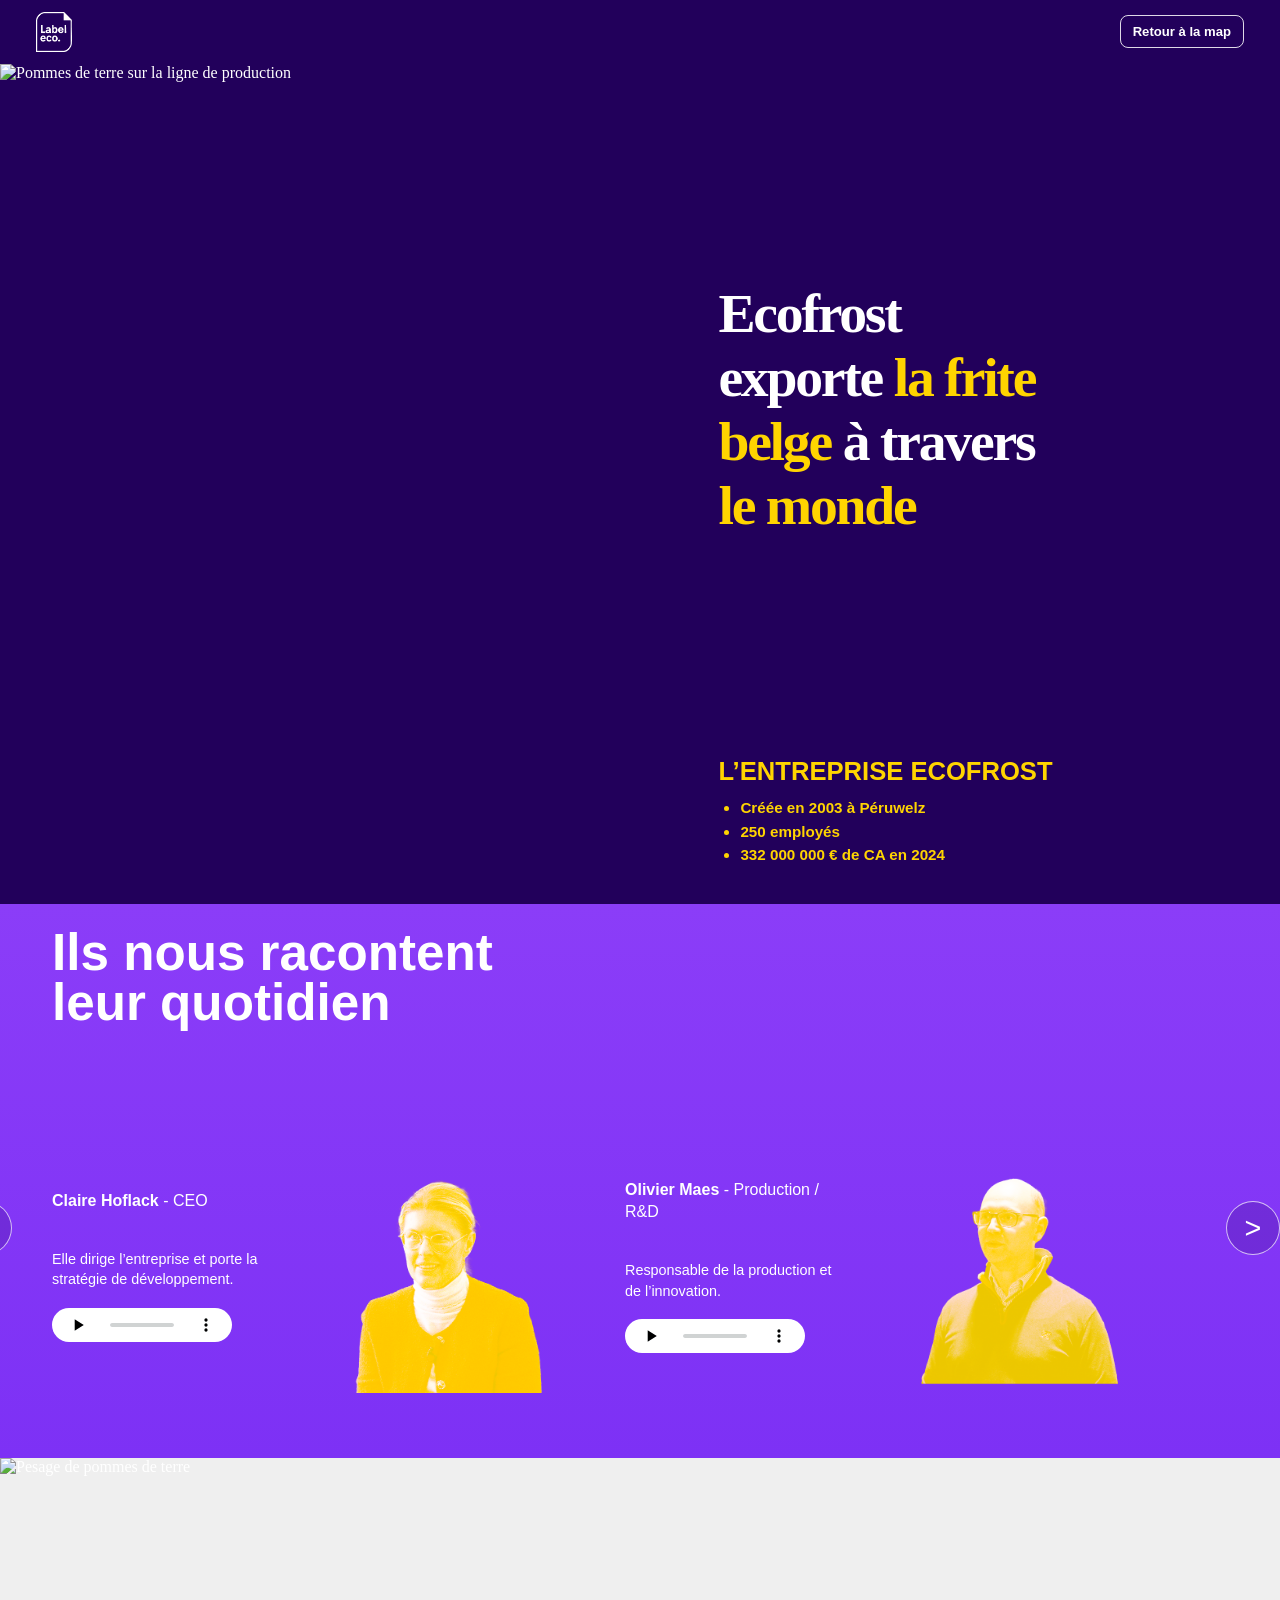
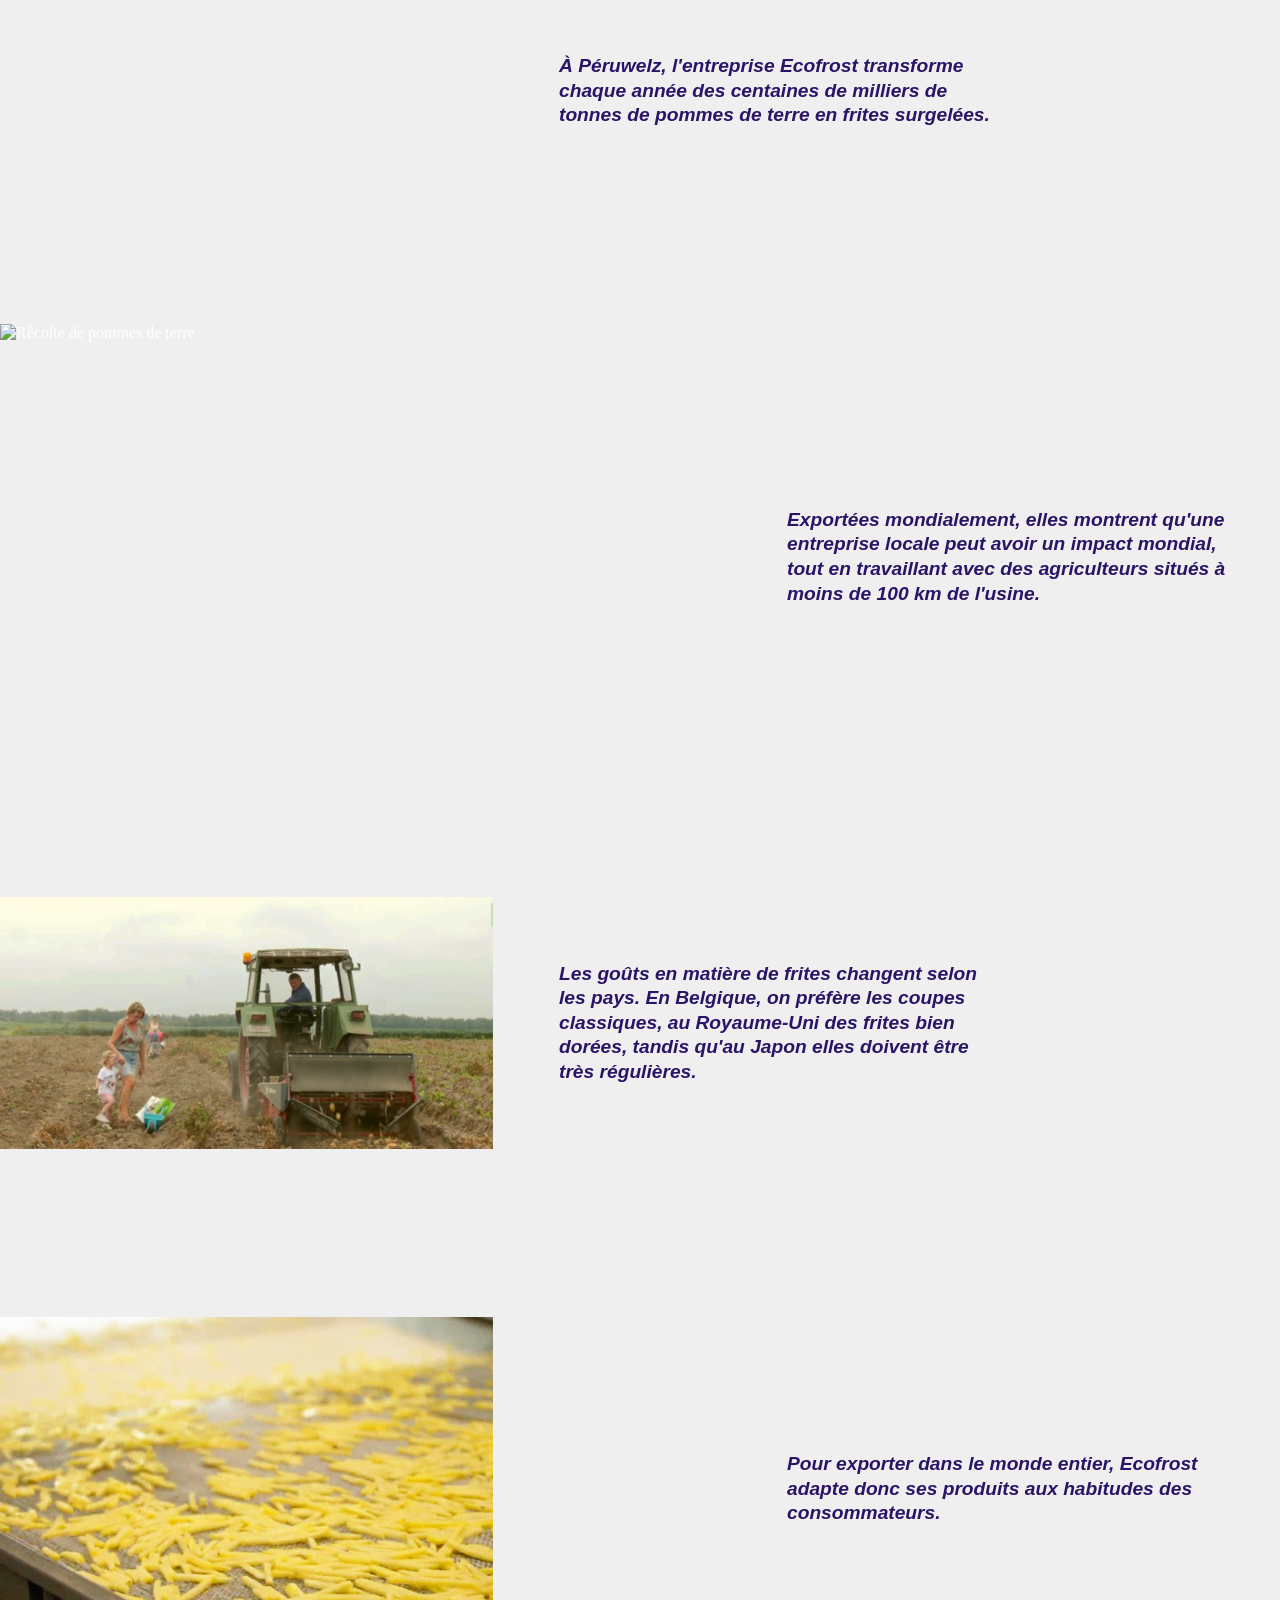
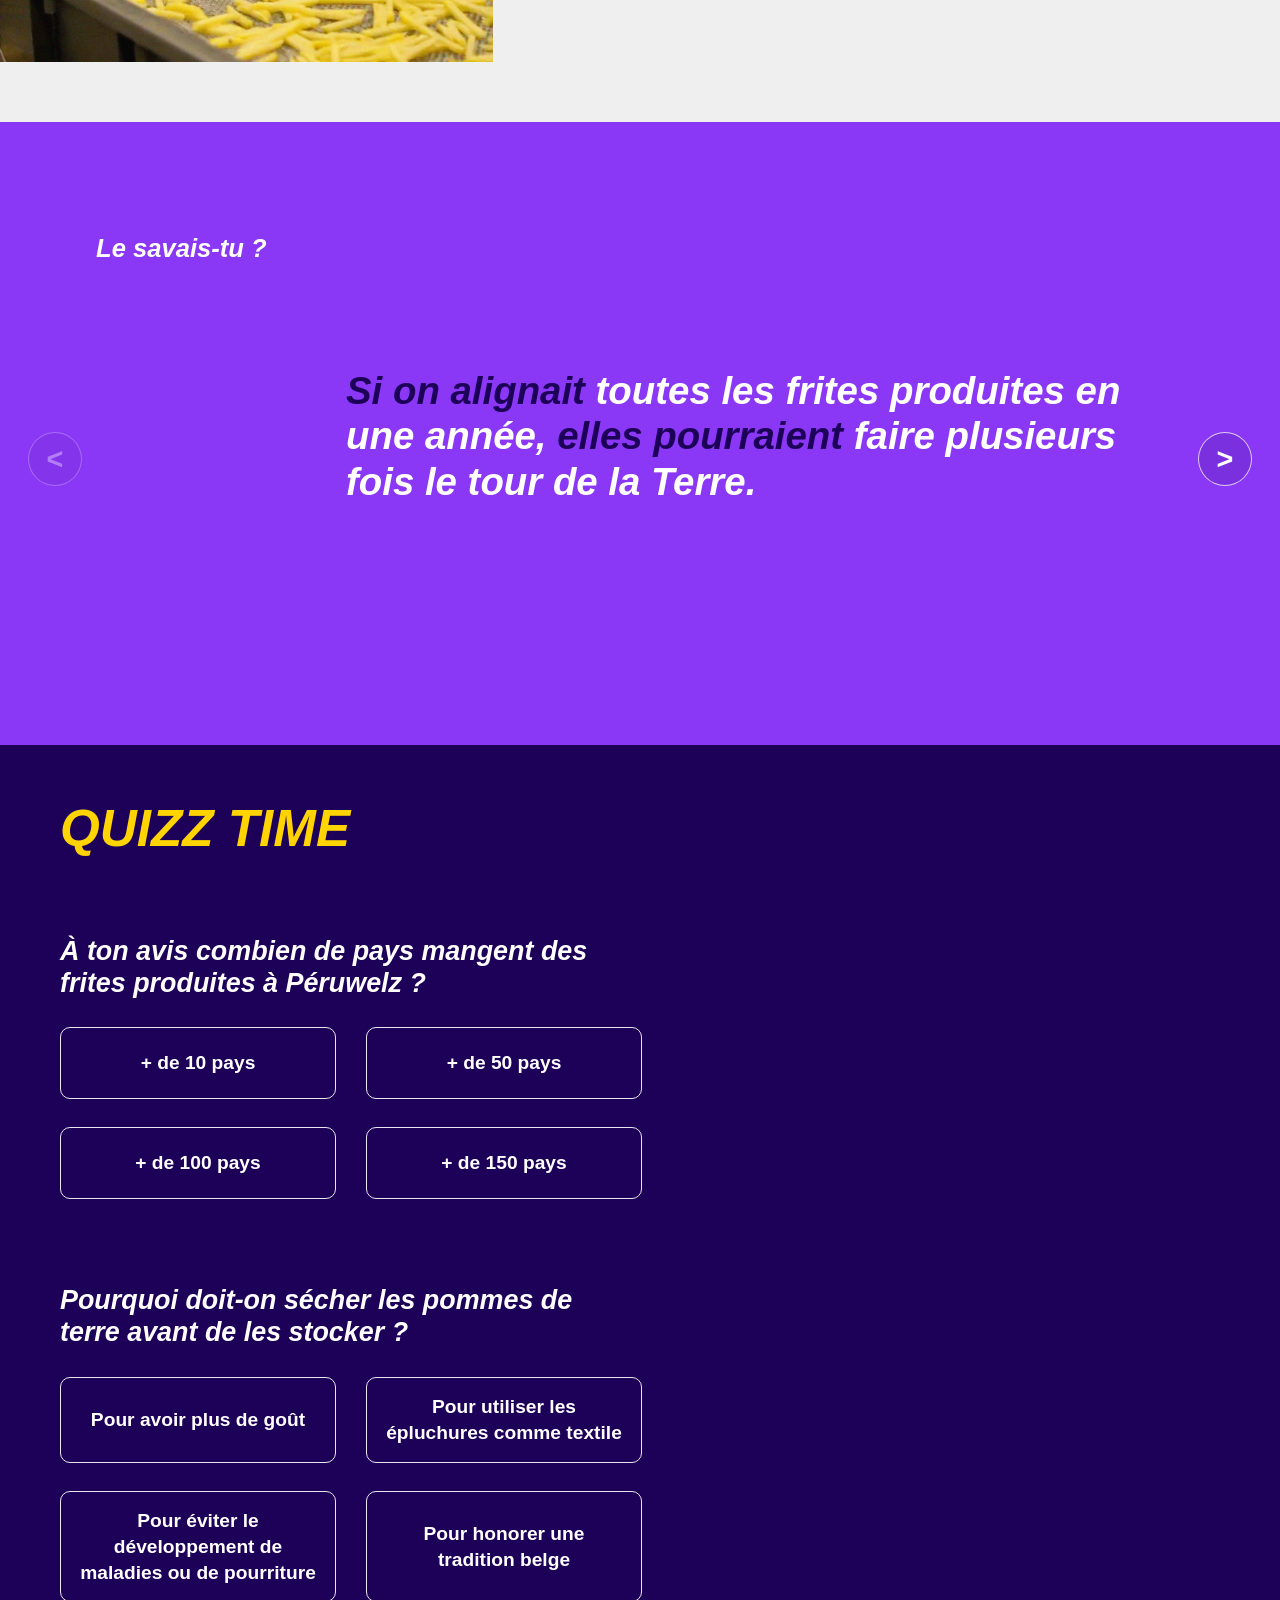
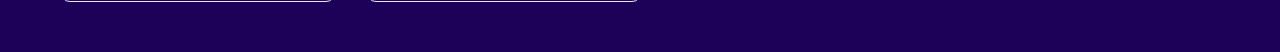
==== notele/public/company.html @ aff039a5 "nouvelle page entreprise" ====
<!DOCTYPE html>
<html lang="fr">
<head>
  <meta charset="utf-8">
  <meta name="viewport" content="width=device-width, initial-scale=1">
  <title>Ecofrost | Company</title>
  <link rel="stylesheet" href="css/company.css">
  <script src="js/company.js" defer></script>
</head>
<body>
  <header class="company-header" id="companyHeader">
    <a class="company-logo" href="index.html" aria-label="Retour à la map">
      <img src="img/labeleco-blanc.png" alt="Logo Label Eco">
    </a>
    <a class="company-back" href="index.html">Retour à la map</a>
  </header>

  <main class="company-page">
    <section class="company-layout">
      <div class="company-photo company-photo--left" data-reveal>
        <img src="img/pomme-terre.png" alt="Pommes de terre sur la ligne de production">
      </div>

      <div class="company-intro" data-reveal>
        <div class="company-headline">
          <h1>
            Ecofrost<br>
            exporte <span>la frite<br>belge</span> à travers<br>
            <span>le monde</span>
          </h1>
        </div>

        <div class="company-info">
          <h2>L’entreprise Ecofrost</h2>
          <ul>
            <li>Créée en 2003 à Péruwelz</li>
            <li>250 employés</li>
            <li>332 000 000 € de CA en 2024</li>
          </ul>
        </div>
      </div>
    </section>

    <section class="company-interviews" aria-labelledby="interviewsTitle">
      <div class="company-interviews__inner">
        <div class="company-interviews__header" data-reveal>
          <h2 id="interviewsTitle">Ils nous racontent<br>leur quotidien</h2>
        </div>

        <div class="company-interviews__carousel" data-carousel>
          <button class="company-interviews__arrow company-interviews__arrow--left" type="button" data-carousel-nav="prev" aria-label="Interview précédente">&lt;</button>

          <div class="company-interviews__viewport">
            <div class="company-interviews__track" data-carousel-track>
              <article class="company-interview-slide is-active" data-carousel-slide>
                <div class="company-interview">
                  <div class="company-interview__copy">
                    <p class="company-interview__name"><strong>Claire Hoflack</strong> - CEO</p>
                    <p class="company-interview__text"><br>Elle dirige l’entreprise et porte la stratégie de développement.</p>
                    <audio controls preload="none" class="company-interview__audio">
                      <source src="data/claire-hoflack.m4a.mp4" type="audio/mp4">
                    </audio>
                  </div>
                  <div class="company-interview__visual">
                    <img src="img/interview-1.png" alt="Claire Hoflack">
                  </div>
                </div>

                <div class="company-interview">
                  <div class="company-interview__copy">
                    <p class="company-interview__name"><strong>Olivier Maes</strong> - Production / R&amp;D</p>
                    <p class="company-interview__text"><br>Responsable de la production et de l’innovation.</p>
                    <audio controls preload="none" class="company-interview__audio">
                      <source src="data/olivier-maes.m4a.mp4" type="audio/mp4">
                    </audio>
                  </div>
                  <div class="company-interview__visual">
                    <img src="img/Interview-2.png" alt="Olivier Maes">
                  </div>
                </div>
              </article>

              <article class="company-interview-slide" data-carousel-slide>
                <div class="company-interview">
                  <div class="company-interview__copy">
                    <p class="company-interview__name"><strong>Antoine Van Wynsberghe</strong> - Agriculteur</p>
                    <p class="company-interview__text"><br>Il raconte le lien entre les cultures, la ferme et les besoins d’Ecofrost.</p>
                    <audio controls preload="none" class="company-interview__audio">
                      <source src="data/antoine-van.m4a.mp4" type="audio/mp4">
                    </audio>
                  </div>
                  <div class="company-interview__visual">
                    <img src="img/interview-3.png" alt="Antoine Van Wynsberghe">
                  </div>
                </div>

                <div class="company-interview">
                  <div class="company-interview__copy">
                    <p class="company-interview__name"><strong>Pauline Jean</strong> - Stockage</p>
                    <p class="company-interview__text"><br>Elle gère l’approvisionnement et le stockage des pommes de terre.</p>
                    <audio controls preload="none" class="company-interview__audio">
                      <source src="data/claire-hoflack.m4a.mp4" type="audio/mp4">
                    </audio>
                  </div>
                  <div class="company-interview__visual">
                    <img src="img/interview-5.png" alt="Pauline Jean">
                  </div>
                </div>
              </article>
            </div>
          </div>

          <button class="company-interviews__arrow company-interviews__arrow--right" type="button" data-carousel-nav="next" aria-label="Interview suivante">&gt;</button>
        </div>
      </div>
    </section>

    <section class="company-potato-story__text company-potato-story__text--standalone" data-reveal>
      <div class="company-potato-story__hero">
        <img src="img/pesage-pomme-de-terre.png" alt="Pesage de pommes de terre">
      </div>
      <p>
        À Péruwelz, l'entreprise Ecofrost transforme chaque année des centaines de milliers de tonnes de pommes de terre en frites surgelées.
      </p>
    </section>

    <section class="company-potato-story__text company-potato-story__text--standalone company-potato-story__text--reversed" data-reveal>
      <div class="company-potato-story__hero">
        <img src="img/recolte.png" alt="Récolte de pommes de terre">
      </div>
      <p>
        Exportées mondialement, elles montrent qu'une entreprise locale peut avoir un impact mondial, tout en travaillant avec des agriculteurs situés à moins de 100 km de l'usine.
      </p>
    </section>

    <section class="company-potato-story__text company-potato-story__text--standalone" data-reveal>
      <div class="company-potato-story__hero">
        <img src="img/mere-fille.png" alt="Mère et fille dans un champ">
      </div>
      <p>
        Les goûts en matière de frites changent selon les pays. En Belgique, on préfère les coupes classiques, au Royaume-Uni des frites bien dorées, tandis qu'au Japon elles doivent être très régulières.
      </p>
    </section>

    <section class="company-potato-story__text company-potato-story__text--standalone company-potato-story__text--reversed" data-reveal>
      <div class="company-potato-story__hero">
        <img src="img/frites.png" alt="Frites surgelées">
      </div>
      <p>
        Pour exporter dans le monde entier, Ecofrost adapte donc ses produits aux habitudes des consommateurs.
      </p>
    </section>

    <section class="company-didyouknow" aria-labelledby="companyDidYouKnowTitle" data-reveal>
      <div class="company-didyouknow__inner">
        <div class="company-didyouknow__nav">
          <button class="company-didyouknow__arrow company-didyouknow__arrow--prev is-hidden" type="button" data-didyouknow-nav="prev" aria-label="Revenir à l'information précédente">&lt;</button>
          <button class="company-didyouknow__arrow company-didyouknow__arrow--next" type="button" data-didyouknow-nav="next" aria-label="Voir l'information suivante">&gt;</button>
        </div>

        <div class="company-didyouknow__viewport" data-didyouknow-viewport>
          <div class="company-didyouknow__track" data-didyouknow-track>
            <article class="company-didyouknow__slide is-active" data-didyouknow-slide>
              <h2 class="company-didyouknow__title" id="companyDidYouKnowTitle">Le savais-tu ?</h2>
              <p class="company-didyouknow__text">
                <span>Si on alignait</span> toutes les frites produites en une année,
                <span>elles pourraient</span> faire plusieurs fois le tour de la Terre.
              </p>
            </article>

            <article class="company-didyouknow__slide" data-didyouknow-slide aria-label="Deuxième information">
              <h2 class="company-didyouknow__title">Envie d’une activité ?</h2>
              <p class="company-didyouknow__text">
                <span>De plus en plus de</span> consommateurs
                <span>veulent savoir</span> d’où viennent les produits
                <span>et rencontrer directement les producteurs.</span> Certains vont chercher leurs pommes de terre directement dans les champs ou à la ferme,
                <span>montrant l’intérêt croissant pour les circuits courts.</span>
              </p>
            </article>

            <article class="company-didyouknow__slide" data-didyouknow-slide aria-label="Troisième information">
              <h2 class="company-didyouknow__title">Le savais-tu ?</h2>
              <p class="company-didyouknow__text">
                Dans la transformation, <span>seulement 50 %</span> de la pomme de terre devient une frite.
                <span>Le reste est utilisé</span> pour fabriquer : purée, croquettes, noisettes, flocons ou alimentation animale.
              </p>
            </article>
          </div>
        </div>
      </div>
    </section>

    <section class="company-quiz" aria-labelledby="companyQuizTitle" data-reveal>
      <div class="company-quiz__inner">
        <h2 class="company-quiz__title" id="companyQuizTitle">QUIZZ TIME</h2>

        <div class="company-quiz__group" data-quiz-question="countries">
          <div class="company-quiz__layout">
            <div class="company-quiz__main">
              <p class="company-quiz__question">
                À ton avis combien de pays mangent des frites produites à Péruwelz ?
              </p>
              <div class="company-quiz__answers company-quiz__answers--compact">
                <button class="company-quiz__answer" type="button" data-quiz-answer data-correct="false">+ de 10 pays</button>
                <button class="company-quiz__answer" type="button" data-quiz-answer data-correct="false">+ de 50 pays</button>
                <button class="company-quiz__answer" type="button" data-quiz-answer data-correct="false">+ de 100 pays</button>
                <button class="company-quiz__answer" type="button" data-quiz-answer data-correct="true">+ de 150 pays</button>
              </div>
            </div>

            <aside class="company-quiz__feedback" data-quiz-feedback hidden>
              <p class="company-quiz__feedback-status" data-quiz-feedback-status>BIEN JOUÉ</p>
              <p class="company-quiz__feedback-text" data-quiz-feedback-text></p>
            </aside>
          </div>
        </div>

        <div class="company-quiz__group" data-quiz-question="storage">
          <div class="company-quiz__layout">
            <div class="company-quiz__main">
              <p class="company-quiz__question">
                Pourquoi doit-on sécher les pommes de terre avant de les stocker ?
              </p>
              <div class="company-quiz__answers company-quiz__answers--wide">
                <button class="company-quiz__answer" type="button" data-quiz-answer data-correct="false">Pour avoir plus de goût</button>
                <button class="company-quiz__answer" type="button" data-quiz-answer data-correct="false">Pour utiliser les épluchures comme textile</button>
                <button class="company-quiz__answer" type="button" data-quiz-answer data-correct="true">Pour éviter le développement de maladies ou de pourriture</button>
                <button class="company-quiz__answer" type="button" data-quiz-answer data-correct="false">Pour honorer une tradition belge</button>
              </div>
            </div>

            <aside class="company-quiz__feedback" data-quiz-feedback hidden>
              <p class="company-quiz__feedback-status" data-quiz-feedback-status>BIEN JOUE</p>
              <p class="company-quiz__feedback-text" data-quiz-feedback-text></p>
            </aside>
          </div>
        </div>
      </div>
    </section>
  </main>
</body>
</html>
---- notele/public/css/company.css ----
:root {
  --company-purple: #22005b;
  --company-purple-deep: #1a0046;
  --company-yellow: #FFD400;
  --company-white: #ffffff;
}

* {
  box-sizing: border-box;
  margin: 0;
  padding: 0;
}

html,
body {
  min-height: 100%;
}

body {
  font-family: Georgia, "Times New Roman", serif;
  background: var(--company-purple);
  color: var(--company-white);
  overflow-x: hidden;
}

img {
  display: block;
  width: 100%;
}

a {
  color: inherit;
  text-decoration: none;
}

.company-header {
  position: sticky;
  top: 0;
  z-index: 10;
  display: flex;
  align-items: center;
  justify-content: space-between;
  padding: 12px 36px;
  background: var(--company-purple);
  transition: box-shadow 0.2s ease;
}

.company-header.is-scrolled {
  box-shadow: 0 10px 24px rgba(0, 0, 0, 0.22);
}

.company-logo {
  display: inline-flex;
  align-items: center;
}

.company-logo img {
  width: 36px;
  height: auto;
}

.company-back {
  padding: 8px 12px;
  border: 1px solid rgba(255, 255, 255, 0.85);
  border-radius: 8px;
  font-family: Arial, sans-serif;
  font-size: 0.82rem;
  font-weight: 700;
}

.company-page {
  min-height: calc(100vh - 60px);
  width: 100%;
  overflow-x: clip;
}

.company-layout {
  display: grid;
  grid-template-columns: 1.06fr 0.94fr;
  grid-template-rows: 1fr;
  min-height: calc(100vh - 60px);
  width: 100%;
}

.company-photo img {
  height: 100%;
  object-fit: cover;
}

.company-photo--left {
  min-height: 0;
}

.company-intro {
  display: grid;
  grid-template-rows: 1fr auto;
  min-height: 100%;
  background: var(--company-purple);
}

.company-headline {
  display: flex;
  align-items: center;
  padding: 24px 40px 12px;
  background: var(--company-purple);
}

.company-headline h1 {
  font-size: clamp(2.3rem, 4.35vw, 4.3rem);
  line-height: 1.15;
  font-weight: 900;
  letter-spacing: -0.04em;
}

.company-headline span,
.company-info h2,
.company-info li {
  color: var(--company-yellow);
}

.company-info {
  display: flex;
  flex-direction: column;
  justify-content: flex-end;
  gap: 14px;
  padding: 16px 40px 34px;
  background: var(--company-purple);
}

.company-info h2 {
  font-family: Arial, sans-serif;
  font-size: clamp(1.2rem, 2vw, 1.8rem);
  line-height: 1.05;
  font-weight: 900;
  text-transform: uppercase;
}

.company-info ul {
  padding-left: 22px;
}

.company-info li {
  margin-bottom: 6px;
  font-family: Arial, sans-serif;
  font-size: clamp(0.95rem, 1.18vw, 1.24rem);
  font-weight: 800;
  line-height: 1.15;
}

.company-interviews {
  padding: 24px 0 30px;
  background: linear-gradient(180deg, #8b3df8 0%, #7d31f5 100%);
  overflow-x: clip;
}

.company-interviews__inner {
  width: min(100%, 1280px);
  margin: 0 auto;
}

.company-interviews__header {
  padding: 0 52px 0;
}

.company-interviews__header h2 {
  font-family: Arial, sans-serif;
  font-size: clamp(2rem, 4vw, 3.35rem);
  line-height: 0.98;
  font-weight: 900;
  color: var(--company-white);
}

.company-interviews__carousel {
  position: relative;
}

.company-interviews__viewport {
  overflow: hidden;
}

.company-interviews__track {
  display: flex;
  transition: transform 0.4s ease;
  will-change: transform;
}

.company-interview-slide {
  flex: 0 0 100%;
  display: grid;
  grid-template-columns: repeat(2, minmax(0, 1fr));
  gap: 28px;
  align-items: end;
  min-height: 400px;
  padding: 0 110px 0 52px;
}

.company-interview {
  display: grid;
  grid-template-columns: minmax(170px, 240px) minmax(170px, 1fr);
  align-items: center;
  min-height: 320px;
  gap: 10px;
}

.company-interview__copy {
  max-width: 210px;
}

.company-interview__name {
  margin-bottom: 16px;
  font-family: Arial, sans-serif;
  font-size: 1rem;
  line-height: 1.4;
  color: var(--company-white);
}

.company-interview__name strong {
  font-weight: 900;
}

.company-interview__text {
  margin-bottom: 18px;
  font-family: Arial, sans-serif;
  font-size: 0.9rem;
  line-height: 1.42;
  color: var(--company-white);
}

.company-interview__audio {
  width: min(100%, 180px);
  height: 34px;
  filter: brightness(1.08);
}

.company-interview__visual {
  display: flex;
  justify-content: center;
  align-items: end;
  min-height: 250px;
}

.company-interview__visual img {
  width: auto;
  max-width: min(100%, 210px);
  max-height: 250px;
  object-fit: contain;
  mix-blend-mode: screen;
}

.company-interviews__arrow {
  position: absolute;
  top: 50%;
  z-index: 2;
  width: 54px;
  height: 54px;
  border: 1px solid rgba(255, 255, 255, 0.7);
  border-radius: 999px;
  background: rgba(34, 0, 91, 0.18);
  color: var(--company-white);
  font-size: 1.8rem;
  line-height: 1;
  cursor: pointer;
  transform: translateY(-50%);
}

.company-interviews__arrow--left {
  left: -42px;
}

.company-interviews__arrow--right {
  right: 0;
}

.company-text-band__inner {
  width: min(100%, 980px);
  text-align: center;
}

.company-text-band__inner p {
  font-family: Arial, sans-serif;
  font-size: clamp(1.25rem, 2vw, 2rem);
  line-height: 1.16;
  font-style: italic;
  font-weight: 900;
  color: #151515;
}
.company-potato-story {
  width: 100%;
  background: #efefef;
}

.company-potato-story__intro {
  display: grid;
  grid-template-columns: 666px 1fr;
  align-items: stretch;
  min-height: 438px;
  width: 100%;
}

.company-potato-story__text {
  display: flex;
  align-items: center;
  justify-content: center;
  width: 666px;
  min-width: 666px;
  min-height: 241px;
  padding: 0;
  text-align: left;
  background: #efefef;
}

.company-potato-story__text p {
  width: 474px;
  min-width: 474px;
  min-height: 241px;
  margin: 0;
  display: flex;
  align-items: center;
  font-family: Arial, sans-serif;
  font-size: clamp(1.1rem, 1.7vw, 1.85rem);
  line-height: 1.3;
  font-style: italic;
  font-weight: 900;
  color: #2a1467;
}

.company-potato-story__text p + p {
  margin-top: 22px;
}

.company-potato-story__hero {
  min-height: 100%;
  width: 100%;
  justify-self: end;
}

.company-potato-story__hero img {
  width: 846px;
  max-width: 100%;
  height: 100%;
  object-fit: cover;
  margin-left: auto;
  display: block;
}

@media (max-width: 900px) {
  .company-potato-story__intro {
    grid-template-columns: 1fr;
    min-height: 0;
  }

  .company-potato-story__text {
    width: 100%;
    min-width: 0;
    padding: 20px 18px 24px;
    min-height: 0;
  }

  .company-potato-story__text p {
    width: auto;
    min-width: 0;
    min-height: 0;
    font-size: clamp(1.15rem, 5vw, 1.7rem);
  }

  .company-potato-story__hero {
    min-height: 220px;
  }
}

.company-text-band__inner p + p {
  margin-top: 18px;
}

.company-photo-grid__item {
  min-height: 0;
  height: 100%;
}

.company-photo-grid__item--wide {
  grid-column: 1;
  grid-row: 1;
}

.company-photo-grid__item--top-right {
  grid-column: 2;
  grid-row: 1;
}

.company-photo-grid__item--bottom-left {
  grid-column: 1;
  grid-row: 2;
}

.company-photo-grid__item--bottom-right {
  grid-column: 2;
  grid-row: 2;
}

.company-photo-grid__item img {
  width: 100%;
  height: 100%;
  object-fit: cover;
}

.company-potato-story__text--standalone {
  display: grid;
  grid-template-columns: 493px 1fr;
  align-items: stretch;
  justify-content: start;
  column-gap: 28px;
  width: 100%;
  min-height: 466px;
  margin: 0;
  padding: 0;
  background: #efefef;
}

.company-potato-story__text--standalone .company-potato-story__hero {
  width: 493px;
  min-width: 493px;
  min-height: 466px;
  justify-self: start;
}

.company-potato-story__text--standalone .company-potato-story__hero img {
  width: 493px;
  max-width: none;
  height: 466px;
  margin: 0;
  object-fit: contain;
  background: #efefef;
}

.company-potato-story__text--standalone p {
  width: 439px;
  min-width: 439px;
  min-height: 240px;
  margin: auto 0 auto 38px;
  display: flex;
  align-items: center;
  font-size: clamp(1.05rem, 1.5vw, 1.55rem);
  line-height: 1.28;
  color: #2a1467;
}

.company-facts {
  position: relative;
  min-height: 56vh;
  background: linear-gradient(135deg, #8c43fb 0%, #9d54ff 52%, #8a3df7 100%);
  overflow: hidden;
}

.company-facts__viewport {
  min-height: 56vh;
  overflow: hidden;
}

.company-facts__track {
  display: flex;
  min-height: 56vh;
  transition: transform 0.4s ease;
  will-change: transform;
}

.company-fact-slide {
  flex: 0 0 100%;
  display: flex;
  flex-direction: column;
  justify-content: center;
  padding: 34px 110px 34px 68px;
}

.company-fact-slide__eyebrow {
  margin-bottom: 52px;
  font-family: Arial, sans-serif;
  font-size: clamp(0.95rem, 1.2vw, 1.2rem);
  font-weight: 900;
  color: var(--company-white);
}

.company-fact-slide__text {
  max-width: 640px;
  font-family: Arial, sans-serif;
  font-size: clamp(1.7rem, 3vw, 2.6rem);
  line-height: 1.18;
  font-style: italic;
  font-weight: 900;
  color: #111;
}

.company-fact-slide__text span {
  color: var(--company-white);
}

.company-fact-slide--activity {
  background: #d9d9d9;
}

.company-fact-slide--activity .company-fact-slide__eyebrow {
  color: #22005b;
  font-size: clamp(1.6rem, 3vw, 2.5rem);
  margin-bottom: 18px;
  font-style: italic;
}

.company-fact-slide--activity .company-fact-slide__text {
  width: 698px;
  min-width: 698px;
  min-height: 442px;
  max-width: 698px;
  display: flex;
  align-items: center;
  color: #22005b;
  font-size: clamp(2rem, 3.9vw, 3.6rem);
  line-height: 1.22;
}

.company-fact-slide--activity .company-fact-slide__text strong {
  color: var(--company-white);
  font-weight: 900;
}

.company-fact-slide--activity .company-fact-slide__text span {
  color: #22005b;
}

.company-facts__arrow {
  position: absolute;
  top: 50%;
  z-index: 2;
  border: none;
  background: transparent;
  color: var(--company-white);
  font-family: Arial, sans-serif;
  font-size: 3.5rem;
  font-weight: 900;
  line-height: 1;
  cursor: pointer;
  transform: translateY(-50%);
}

.company-facts__arrow--left {
  left: 28px;
}

.company-facts__arrow--right {
  right: 46px;
}

.company-facts__arrow.is-hidden {
  opacity: 0;
  pointer-events: none;
}

[data-reveal] {
  opacity: 0;
  transform: translateY(24px);
  transition: opacity 0.7s ease, transform 0.7s ease;
}

[data-reveal].is-visible {
  opacity: 1;
  transform: translateY(0);
}

@media (min-width: 901px) and (max-height: 820px) {
  .company-header {
    padding: 10px 28px;
  }

  .company-logo img {
    width: 32px;
  }

  .company-back {
    padding: 7px 10px;
    font-size: 0.76rem;
  }

  .company-page {
    min-height: calc(100vh - 52px);
  }

  .company-layout {
    min-height: calc(100vh - 52px);
    grid-template-columns: 1.02fr 0.98fr;
    grid-template-rows: 1fr;
  }

  .company-headline {
    padding: 18px 26px 10px;
  }

  .company-headline h1 {
    font-size: clamp(2rem, 3.6vw, 3.35rem);
  }

  .company-info {
    gap: 10px;
    padding: 10px 26px 22px;
  }

  .company-info h2 {
    font-size: clamp(1.05rem, 1.55vw, 1.45rem);
  }

  .company-info li {
    margin-bottom: 5px;
    font-size: clamp(0.8rem, 0.95vw, 1rem);
  }
}

@media (max-width: 900px) {
  .company-header {
    padding: 14px 18px;
  }

  .company-layout {
    grid-template-columns: 1fr;
    grid-template-rows: auto;
  }

  .company-photo--left {
    min-height: 250px;
  }

  .company-intro {
    grid-template-rows: auto auto;
  }

  .company-headline h1 {
    font-size: clamp(2.5rem, 11vw, 4.3rem);
  }

  .company-headline {
    padding: 24px 18px 12px;
  }

  .company-info {
    padding: 12px 18px 24px;
  }

  .company-info ul {
    padding-left: 22px;
  }

  .company-interviews {
    padding: 24px 0 28px;
  }

  .company-interviews__header {
    padding: 0 18px 4px;
  }

  .company-interview {
    grid-template-columns: 1fr;
    gap: 16px;
    min-height: 0;
  }

  .company-interview-slide {
    grid-template-columns: 1fr;
    gap: 18px;
    min-height: 0;
    padding: 0 54px 0 18px;
  }

  .company-interview__copy {
    max-width: none;
  }

  .company-interview__visual {
    min-height: 260px;
    justify-content: center;
  }

  .company-interview__visual img {
    max-width: 100%;
    max-height: 300px;
  }

  .company-interviews__arrow {
    width: 42px;
    height: 42px;
    font-size: 1.4rem;
  }

  .company-interviews__arrow--left {
    left: -10px;
  }

  .company-interviews__arrow--right {
    right: 4px;
  }

  .company-text-band {
    min-height: 0;
    padding: 20px 18px 22px;
  }

  .company-text-band__inner p {
    font-size: clamp(1.1rem, 5vw, 1.55rem);
  }

  .company-text-band__inner p + p {
    margin-top: 18px;
  }

  .company-facts,
  .company-facts__viewport,
  .company-facts__track {
    min-height: 44vh;
  }

  .company-fact-slide {
    padding: 26px 54px 26px 24px;
  }

  .company-fact-slide__eyebrow {
    margin-bottom: 28px;
  }

  .company-fact-slide__text {
    max-width: 100%;
    font-size: clamp(1.2rem, 6vw, 1.8rem);
  }

  .company-fact-slide--activity .company-fact-slide__eyebrow {
    font-size: clamp(1.3rem, 5.5vw, 1.9rem);
  }

  .company-fact-slide--activity .company-fact-slide__text {
    width: auto;
    min-width: 0;
    min-height: 0;
    font-size: clamp(1.35rem, 6.2vw, 2rem);
  }

  .company-facts__arrow {
    font-size: 2.5rem;
  }

  .company-facts__arrow--left {
    left: 10px;
  }

  .company-facts__arrow--right {
    right: 14px;
  }

  .company-potato-story__text--standalone {
    grid-template-columns: 1fr;
    row-gap: 16px;
    min-height: 0;
  }

  .company-potato-story__text--standalone .company-potato-story__hero {
    width: 100%;
    min-width: 0;
    min-height: 220px;
  }

  .company-potato-story__text--standalone .company-potato-story__hero img {
    width: 100%;
    height: 220px;
    max-width: 100%;
  }

  .company-potato-story__text--standalone p {
    width: auto;
    min-width: 0;
    min-height: 0;
    margin: 20px 18px 24px;
    font-size: clamp(1.15rem, 5vw, 1.7rem);
  }
}
/* Texte à droite, image à gauche */
.company-potato-story__text--reversed {
  grid-template-columns: 1fr 493px;
}

.company-potato-story__text--reversed .company-potato-story__hero {
  order: -1; /* image en premier dans le DOM mais visuellement à gauche */
}

.company-potato-story__text--reversed p {
  margin: auto 38px auto 0;
}

.company-didyouknow {
  display: flex;
  justify-content: center;
  width: 100%;
  min-height: 620px;
  background: #8A38F5;
}

.company-didyouknow__inner {
  position: relative;
  width: min(100%, 1512px);
  min-height: 620px;
  padding: 56px 96px;
}

.company-didyouknow__nav {
  position: absolute;
  top: 50%;
  left: 0;
  right: 0;
  z-index: 2;
  display: block;
  transform: translateY(-50%);
}

.company-didyouknow__arrow {
  position: absolute;
  width: 54px;
  height: 54px;
  border: 1px solid rgba(255, 255, 255, 0.75);
  border-radius: 999px;
  background: rgba(29, 0, 88, 0.14);
  color: #ffffff;
  font-family: Arial, sans-serif;
  font-size: 1.8rem;
  font-weight: 900;
  line-height: 1;
  cursor: pointer;
}

.company-didyouknow__arrow--prev {
  left: 28px;
}

.company-didyouknow__arrow--next {
  right: 28px;
}

.company-didyouknow__arrow.is-hidden {
  opacity: 0.35;
  pointer-events: none;
}

.company-didyouknow__viewport {
  overflow: hidden;
}

.company-didyouknow__track {
  display: flex;
  transition: transform 0.4s ease;
  will-change: transform;
}

.company-didyouknow__slide {
  position: relative;
  flex: 0 0 100%;
  min-height: 508px;
}

.company-didyouknow__title {
  position: absolute;
  top: 56px;
  left: 0;
  font-family: Arial, sans-serif;
  font-size: clamp(1.35rem, 2vw, 2rem);
  font-style: italic;
  font-weight: 900;
  color: #ffffff;
  text-align: left;
}

.company-didyouknow__text {
  max-width: 920px;
  margin: 190px auto 0 250px;
  font-family: Arial, sans-serif;
  font-size: clamp(2rem, 3vw, 3.35rem);
  line-height: 1.18;
  font-style: italic;
  font-weight: 900;
  color: #ffffff;
}

.company-didyouknow__text span {
  color: #1D0058;
}

.company-quiz {
  width: 100%;
  background: #1D0058;
  border-top: 3px solid #8A38F5;
}

.company-quiz__inner {
  width: min(100%, 1512px);
  margin: 0 auto;
  padding: 54px 60px 50px;
}

.company-quiz__title {
  margin-bottom: 78px;
  font-family: Arial, sans-serif;
  font-size: clamp(2.4rem, 4vw, 4rem);
  font-style: italic;
  font-weight: 900;
  color: #FFD400;
}

.company-quiz__group + .company-quiz__group {
  margin-top: 86px;
}

.company-quiz__layout {
  display: grid;
  grid-template-columns: minmax(0, 1fr) 540px;
  align-items: stretch;
  gap: 32px;
}

.company-quiz__main {
  padding-right: 6px;
}

.company-quiz__question {
  max-width: 560px;
  margin-bottom: 28px;
  font-family: Arial, sans-serif;
  font-size: clamp(1.45rem, 2.1vw, 2.15rem);
  line-height: 1.18;
  font-style: italic;
  font-weight: 900;
  color: #ffffff;
}

.company-quiz__answers {
  display: grid;
  gap: 28px 30px;
}

.company-quiz__answers--compact {
  grid-template-columns: repeat(2, minmax(0, 292px));
  max-width: 614px;
}

.company-quiz__answers--wide {
  grid-template-columns: repeat(2, minmax(0, 356px));
  max-width: 742px;
}

.company-quiz__answer {
  min-height: 72px;
  padding: 16px 18px;
  border: 1.5px solid rgba(255, 255, 255, 0.9);
  border-radius: 10px;
  background: transparent;
  font-family: Arial, sans-serif;
  font-size: clamp(1.05rem, 1.5vw, 1.25rem);
  line-height: 1.35;
  font-weight: 800;
  color: #ffffff;
  text-align: center;
  cursor: pointer;
  transition: background-color 0.2s ease, color 0.2s ease, border-color 0.2s ease,
    transform 0.2s ease;
}

.company-quiz__answer:hover,
.company-quiz__answer:focus-visible {
  background: rgba(255, 255, 255, 0.08);
  outline: none;
  transform: translateY(-1px);
}

.company-quiz__answer.is-selected {
  background: #FFD400;
  border-color: #FFD400;
  color: #1D0058;
}

.company-quiz__feedback[hidden] {
  display: none;
}

.company-quiz__feedback {
  min-height: 100%;
  padding: 48px 52px;
  border-top-left-radius: 140px;
  background: #D2C9E5;
}

.company-quiz__feedback-status {
  margin-bottom: 18px;
  font-family: Arial, sans-serif;
  font-size: clamp(2rem, 3.4vw, 3rem);
  font-weight: 900;
  color: #1D0058;
}

.company-quiz__feedback-text {
  white-space: pre-line;
  font-family: Arial, sans-serif;
  font-size: clamp(1.2rem, 2vw, 1.55rem);
  line-height: 1.38;
  font-weight: 500;
  color: #1D0058;
}

@media (max-width: 900px) {
  .company-potato-story__text--reversed {
    grid-template-columns: 1fr;
  }
  .company-potato-story__text--reversed .company-potato-story__hero {
    order: 0;
  }

  .company-didyouknow {
    min-height: 0;
  }

  .company-didyouknow__inner {
    min-height: 0;
    padding: 28px 20px 40px 78px;
  }

  .company-didyouknow__nav {
    left: 0;
    right: 0;
  }

  .company-didyouknow__arrow {
    width: 42px;
    height: 42px;
    font-size: 1.35rem;
  }

  .company-didyouknow__arrow--prev {
    left: 16px;
  }

  .company-didyouknow__arrow--next {
    right: 16px;
  }

  .company-didyouknow__slide {
    min-height: 0;
  }

  .company-didyouknow__title {
    position: static;
    margin-bottom: 72px;
    text-align: right;
    font-size: clamp(1.15rem, 5vw, 1.6rem);
  }

  .company-didyouknow__text {
    max-width: 100%;
    margin: 0;
    font-size: clamp(1.5rem, 8vw, 2.35rem);
  }

  .company-quiz__inner {
    padding: 32px 20px 40px;
  }

  .company-quiz__title {
    margin-bottom: 48px;
    font-size: clamp(2rem, 10vw, 3rem);
  }

  .company-quiz__group + .company-quiz__group {
    margin-top: 56px;
  }

  .company-quiz__layout {
    grid-template-columns: 1fr;
    gap: 24px;
  }

  .company-quiz__main {
    padding-right: 0;
  }

  .company-quiz__question {
    max-width: 100%;
    margin-bottom: 20px;
    font-size: clamp(1.25rem, 6vw, 1.75rem);
  }

  .company-quiz__answers--compact,
  .company-quiz__answers--wide {
    grid-template-columns: 1fr;
    max-width: 100%;
    gap: 20px;
  }

  .company-quiz__answer {
    min-height: 64px;
    font-size: 1rem;
  }

  .company-quiz__feedback {
    padding: 28px 22px;
    border-top-left-radius: 48px;
  }

  .company-quiz__feedback-status {
    font-size: clamp(1.7rem, 8vw, 2.3rem);
  }

  .company-quiz__feedback-text {
    font-size: clamp(1.05rem, 4.8vw, 1.3rem);
  }
}
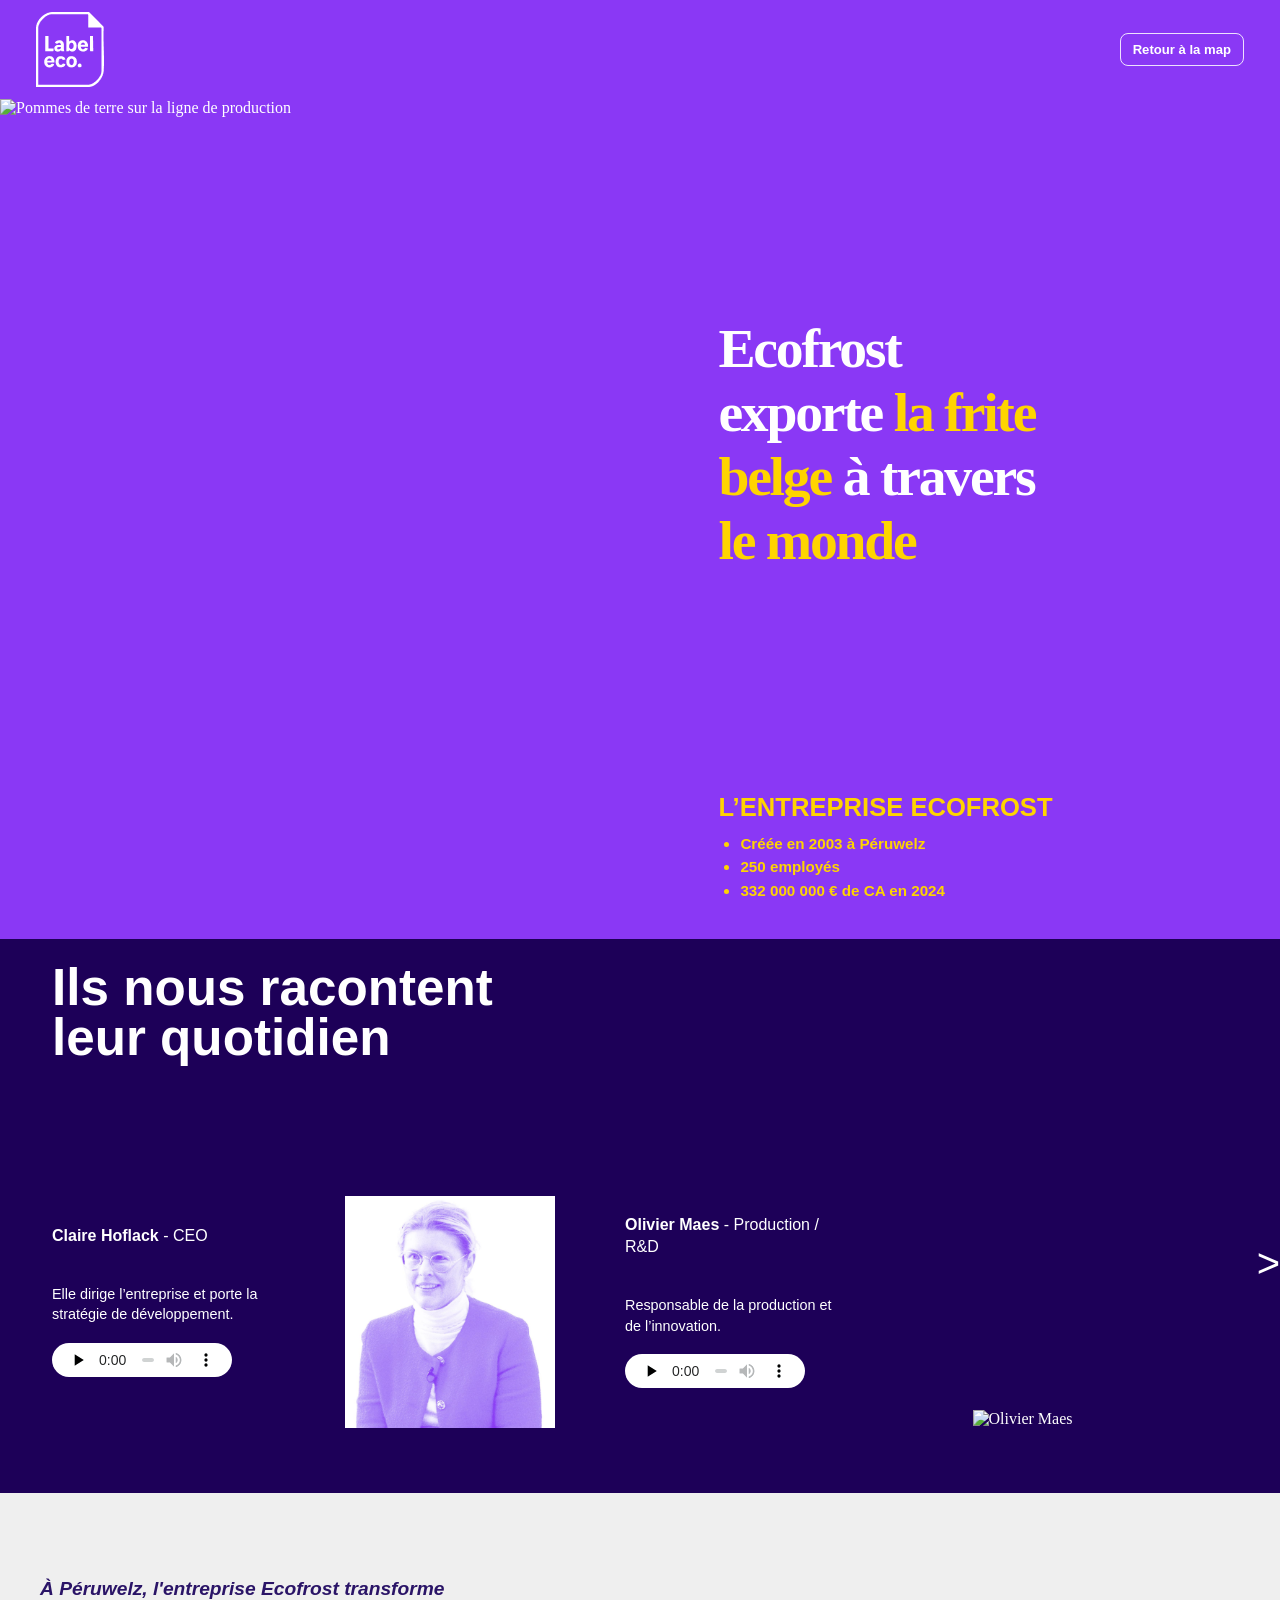
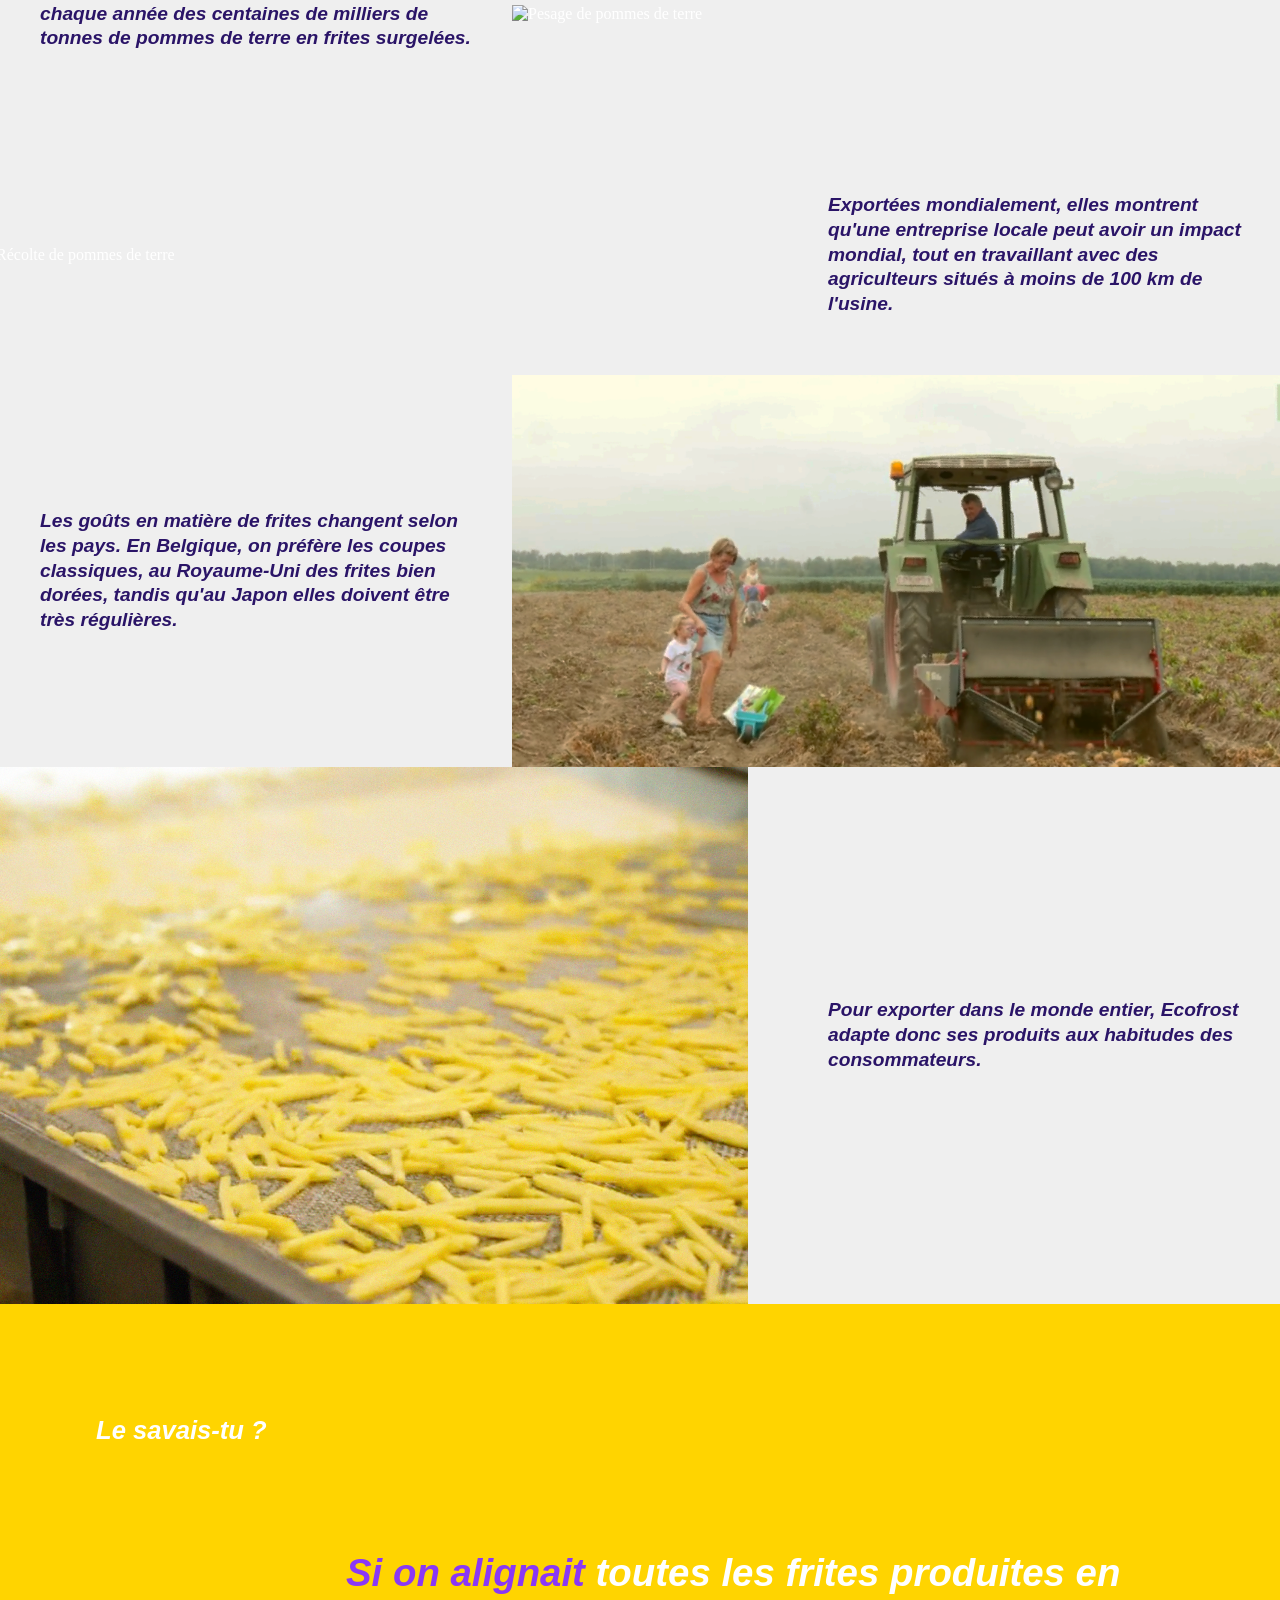
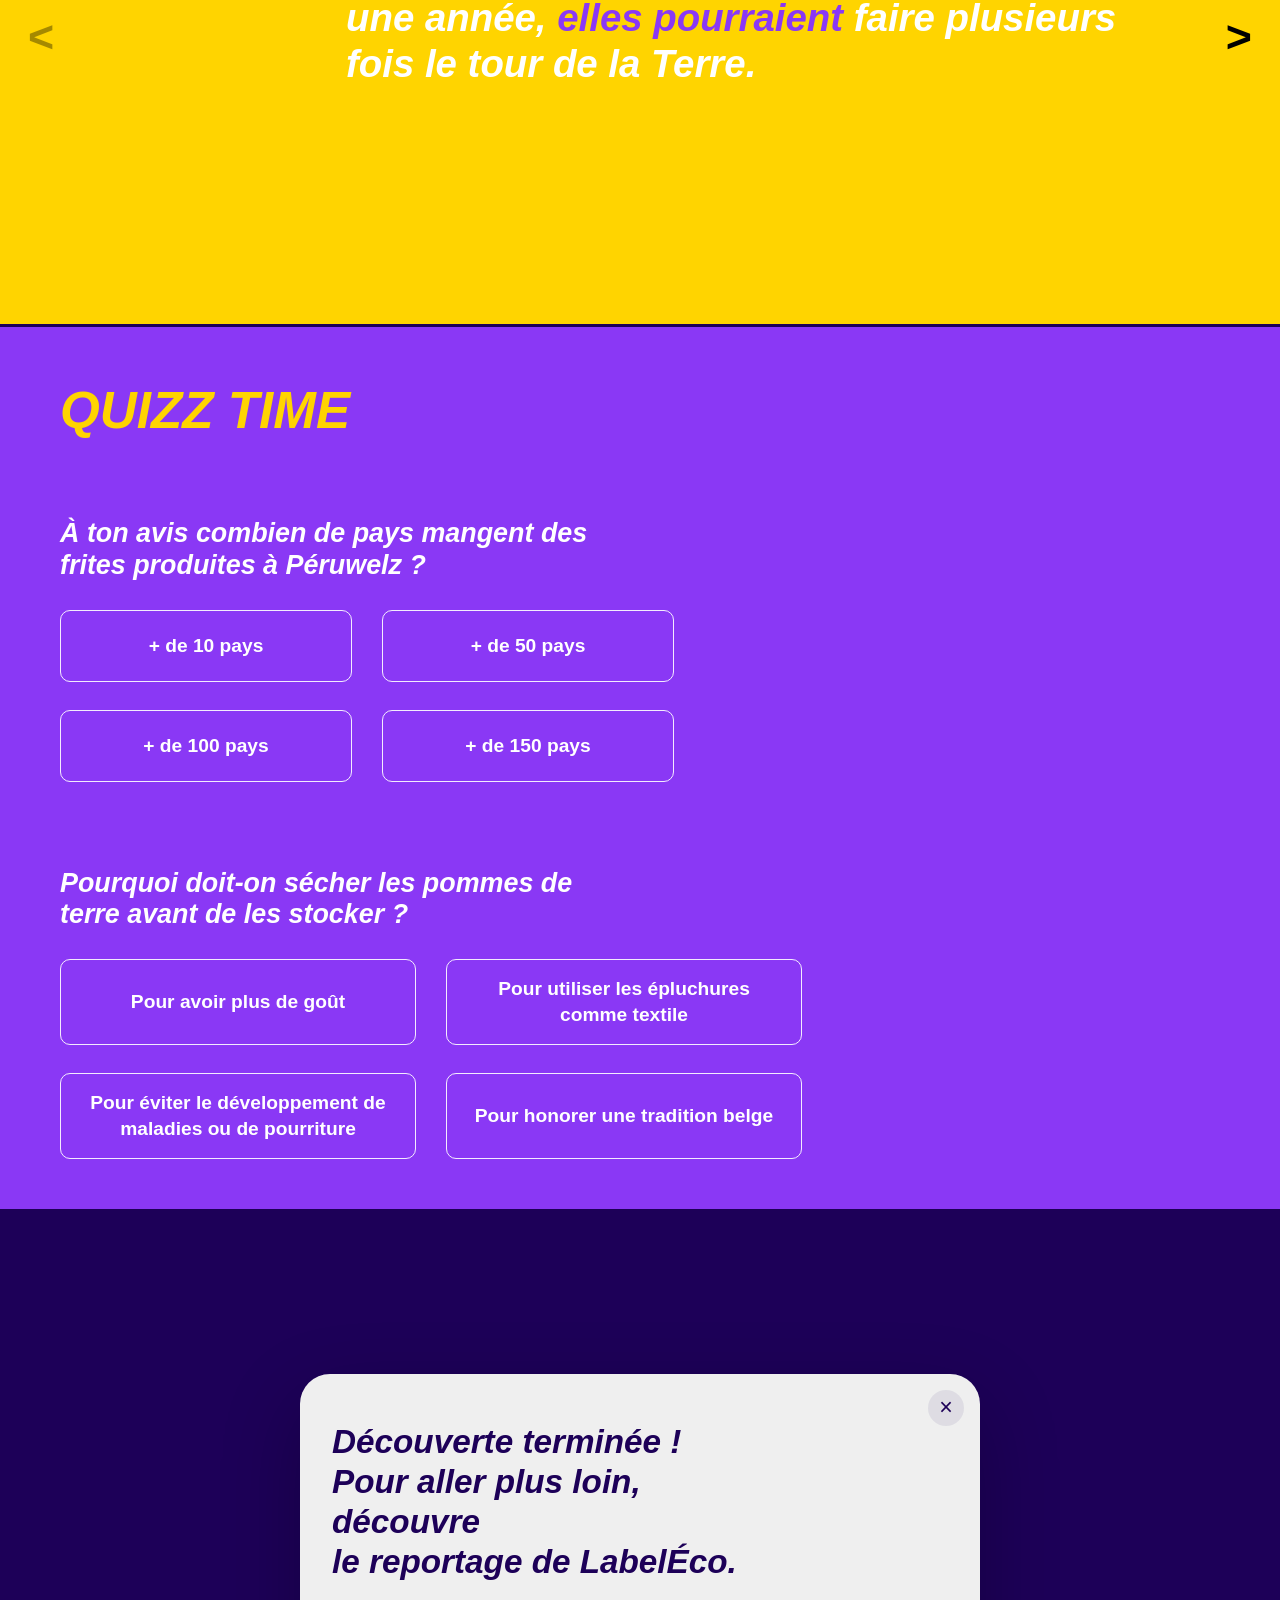
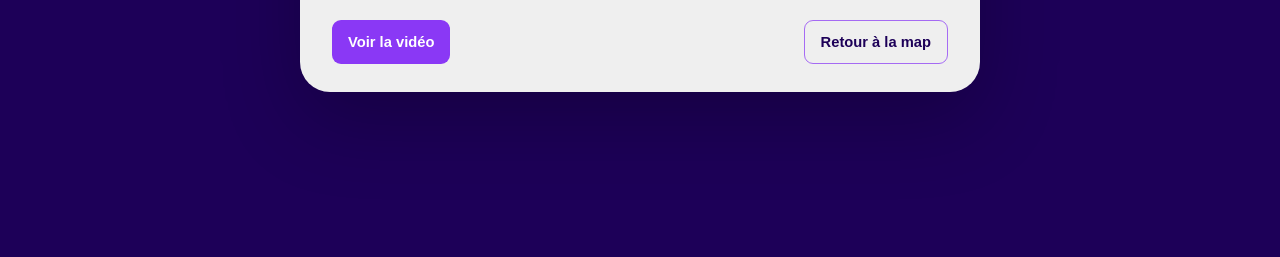
==== commit aaf9ff06: "page entreprise" ====
--- a/notele/public/company.html
+++ b/notele/public/company.html
@@ -62,7 +62,7 @@
                     </audio>
                   </div>
                   <div class="company-interview__visual">
-                    <img src="img/interview-1.png" alt="Claire Hoflack">
+                    <img src="img/interview-1.jpeg" alt="Claire Hoflack">
                   </div>
                 </div>
 
@@ -75,7 +75,7 @@
                     </audio>
                   </div>
                   <div class="company-interview__visual">
-                    <img src="img/Interview-2.png" alt="Olivier Maes">
+                    <img src="img/Interview-2.jpeg" alt="Olivier Maes">
                   </div>
                 </div>
               </article>
@@ -90,7 +90,7 @@
                     </audio>
                   </div>
                   <div class="company-interview__visual">
-                    <img src="img/interview-3.png" alt="Antoine Van Wynsberghe">
+                    <img src="img/interview-3.jpeg" alt="Antoine Van Wynsberghe">
                   </div>
                 </div>
 
@@ -103,7 +103,7 @@
                     </audio>
                   </div>
                   <div class="company-interview__visual">
-                    <img src="img/interview-5.png" alt="Pauline Jean">
+                    <img src="img/interview-5.jpeg" alt="Pauline Jean">
                   </div>
                 </div>
               </article>
@@ -116,12 +116,12 @@
     </section>
 
     <section class="company-potato-story__text company-potato-story__text--standalone" data-reveal>
+      <p>
+        À Péruwelz, l'entreprise Ecofrost transforme chaque année des centaines de milliers de tonnes de pommes de terre en frites surgelées.
+      </p>
       <div class="company-potato-story__hero">
         <img src="img/pesage-pomme-de-terre.png" alt="Pesage de pommes de terre">
       </div>
-      <p>
-        À Péruwelz, l'entreprise Ecofrost transforme chaque année des centaines de milliers de tonnes de pommes de terre en frites surgelées.
-      </p>
     </section>
 
     <section class="company-potato-story__text company-potato-story__text--standalone company-potato-story__text--reversed" data-reveal>
@@ -134,12 +134,12 @@
     </section>
 
     <section class="company-potato-story__text company-potato-story__text--standalone" data-reveal>
+      <p>
+        Les goûts en matière de frites changent selon les pays. En Belgique, on préfère les coupes classiques, au Royaume-Uni des frites bien dorées, tandis qu'au Japon elles doivent être très régulières.
+      </p>
       <div class="company-potato-story__hero">
         <img src="img/mere-fille.png" alt="Mère et fille dans un champ">
       </div>
-      <p>
-        Les goûts en matière de frites changent selon les pays. En Belgique, on préfère les coupes classiques, au Royaume-Uni des frites bien dorées, tandis qu'au Japon elles doivent être très régulières.
-      </p>
     </section>
 
     <section class="company-potato-story__text company-potato-story__text--standalone company-potato-story__text--reversed" data-reveal>
@@ -237,6 +237,28 @@
         </div>
       </div>
     </section>
+
+    <section class="company-end-screen" aria-labelledby="companyEndTitle">
+      <div class="company-end-screen__inner">
+        <div class="company-end-popup" data-end-popup>
+          <button class="company-end-popup__close" type="button" data-end-popup-close aria-label="Fermer la popup">×</button>
+
+          <div class="company-end-popup__content">
+            <h2 class="company-end-popup__title" id="companyEndTitle">
+              Découverte terminée !<br>
+              Pour aller plus loin, découvre<br>
+              le reportage de LabelÉco.
+            </h2>
+
+            <div class="company-end-popup__actions">
+              <a class="company-end-popup__button company-end-popup__button--primary" href="#">Voir la vidéo</a>
+              <a class="company-end-popup__button company-end-popup__button--secondary" href="index.html">Retour à la map</a>
+            </div>
+          </div>
+        </div>
+      </div>
+    </section>
   </main>
+
 </body>
 </html>
--- a/notele/public/css/company.css
+++ b/notele/public/css/company.css
@@ -1,6 +1,6 @@
 :root {
-  --company-purple: #22005b;
-  --company-purple-deep: #1a0046;
+  --company-purple: #8A38F5;
+  --company-purple-deep: #1D0058;
   --company-yellow: #FFD400;
   --company-white: #ffffff;
 }
@@ -55,8 +55,9 @@
 }
 
 .company-logo img {
-  width: 36px;
-  height: auto;
+  width: 68px;
+  height: 75px;
+  object-fit: contain;
 }
 
 .company-back {
@@ -149,7 +150,7 @@
 
 .company-interviews {
   padding: 24px 0 30px;
-  background: linear-gradient(180deg, #8b3df8 0%, #7d31f5 100%);
+  background: #1D0058;
   overflow-x: clip;
 }
 
@@ -227,7 +228,7 @@
 }
 
 .company-interview__audio {
-  width: min(100%, 180px);
+  width: 180px;
   height: 34px;
   filter: brightness(1.08);
 }
@@ -251,16 +252,14 @@
   position: absolute;
   top: 50%;
   z-index: 2;
-  width: 54px;
-  height: 54px;
-  border: 1px solid rgba(255, 255, 255, 0.7);
-  border-radius: 999px;
-  background: rgba(34, 0, 91, 0.18);
+  border: none;
+  background: transparent;
   color: var(--company-white);
-  font-size: 1.8rem;
+  font-size: 2.5rem;
   line-height: 1;
   cursor: pointer;
   transform: translateY(-50%);
+  padding: 0;
 }
 
 .company-interviews__arrow--left {
@@ -284,6 +283,11 @@
   font-weight: 900;
   color: #151515;
 }
+
+.company-text-band__inner p + p {
+  margin-top: 18px;
+}
+
 .company-potato-story {
   width: 100%;
   background: #efefef;
@@ -343,35 +347,6 @@
   display: block;
 }
 
-@media (max-width: 900px) {
-  .company-potato-story__intro {
-    grid-template-columns: 1fr;
-    min-height: 0;
-  }
-
-  .company-potato-story__text {
-    width: 100%;
-    min-width: 0;
-    padding: 20px 18px 24px;
-    min-height: 0;
-  }
-
-  .company-potato-story__text p {
-    width: auto;
-    min-width: 0;
-    min-height: 0;
-    font-size: clamp(1.15rem, 5vw, 1.7rem);
-  }
-
-  .company-potato-story__hero {
-    min-height: 220px;
-  }
-}
-
-.company-text-band__inner p + p {
-  margin-top: 18px;
-}
-
 .company-photo-grid__item {
   min-height: 0;
   height: 100%;
@@ -403,51 +378,60 @@
   object-fit: cover;
 }
 
+/* =========================================================
+   NOUVEAU STYLE : TEXTES & IMAGES STANDALONE & REVERSED
+   ========================================================= */
+/* =========================================================
+   STYLE : TEXTES (40%) & IMAGES (60%)
+   ========================================================= */
 .company-potato-story__text--standalone {
-  display: grid;
-  grid-template-columns: 493px 1fr;
-  align-items: stretch;
-  justify-content: start;
-  column-gap: 28px;
+  display: flex;
+  align-items: center;
   width: 100%;
-  min-height: 466px;
   margin: 0;
   padding: 0;
   background: #efefef;
 }
 
-.company-potato-story__text--standalone .company-potato-story__hero {
-  width: 493px;
-  min-width: 493px;
-  min-height: 466px;
-  justify-self: start;
-}
-
-.company-potato-story__text--standalone .company-potato-story__hero img {
-  width: 493px;
-  max-width: none;
-  height: 466px;
+/* Le texte prend toujours 40% */
+.company-potato-story__text--standalone p {
+  flex: 0 0 40%; /* Force la largeur à 40% exactement */
+  padding: 0 40px; /* Remplace le margin par du padding interne pour ne pas casser les pourcentages */
   margin: 0;
-  object-fit: contain;
-  background: #efefef;
-}
-
-.company-potato-story__text--standalone p {
-  width: 439px;
-  min-width: 439px;
-  min-height: 240px;
-  margin: auto 0 auto 38px;
-  display: flex;
-  align-items: center;
   font-size: clamp(1.05rem, 1.5vw, 1.55rem);
   line-height: 1.28;
   color: #2a1467;
-}
+  box-sizing: border-box; /* Assure que le padding est inclus dans les 40% */
+}
+
+/* Le conteneur de l'image prend toujours 60% */
+.company-potato-story__text--standalone .company-potato-story__hero {
+  flex: 0 0 60%; /* Force la largeur à 60% exactement */
+  margin: 0;
+  padding: 0;
+}
+
+/* L'image s'adapte à son conteneur (donc elle fait 60% de l'écran global) */
+.company-potato-story__text--standalone .company-potato-story__hero img {
+  width: 100%; /* S'adapte à la largeur des 60% */
+  height: auto;
+  max-width: none;
+  object-fit: contain; /* L'image garde ses proportions sans être coupée ni écrasée */
+  margin: 0;
+  padding: 0;
+  display: block;
+}
+
+/* Surcharge uniquement pour la version inversée */
+.company-potato-story__text--reversed p {
+  margin: 0 0 0 40px; /* On inverse la marge : espace à gauche du texte */
+}
+/* Fin des nouveaux styles Flexbox */
 
 .company-facts {
   position: relative;
   min-height: 56vh;
-  background: linear-gradient(135deg, #8c43fb 0%, #9d54ff 52%, #8a3df7 100%);
+  background: #1D0058;
   overflow: hidden;
 }
 
@@ -564,236 +548,12 @@
   transform: translateY(0);
 }
 
-@media (min-width: 901px) and (max-height: 820px) {
-  .company-header {
-    padding: 10px 28px;
-  }
-
-  .company-logo img {
-    width: 32px;
-  }
-
-  .company-back {
-    padding: 7px 10px;
-    font-size: 0.76rem;
-  }
-
-  .company-page {
-    min-height: calc(100vh - 52px);
-  }
-
-  .company-layout {
-    min-height: calc(100vh - 52px);
-    grid-template-columns: 1.02fr 0.98fr;
-    grid-template-rows: 1fr;
-  }
-
-  .company-headline {
-    padding: 18px 26px 10px;
-  }
-
-  .company-headline h1 {
-    font-size: clamp(2rem, 3.6vw, 3.35rem);
-  }
-
-  .company-info {
-    gap: 10px;
-    padding: 10px 26px 22px;
-  }
-
-  .company-info h2 {
-    font-size: clamp(1.05rem, 1.55vw, 1.45rem);
-  }
-
-  .company-info li {
-    margin-bottom: 5px;
-    font-size: clamp(0.8rem, 0.95vw, 1rem);
-  }
-}
-
-@media (max-width: 900px) {
-  .company-header {
-    padding: 14px 18px;
-  }
-
-  .company-layout {
-    grid-template-columns: 1fr;
-    grid-template-rows: auto;
-  }
-
-  .company-photo--left {
-    min-height: 250px;
-  }
-
-  .company-intro {
-    grid-template-rows: auto auto;
-  }
-
-  .company-headline h1 {
-    font-size: clamp(2.5rem, 11vw, 4.3rem);
-  }
-
-  .company-headline {
-    padding: 24px 18px 12px;
-  }
-
-  .company-info {
-    padding: 12px 18px 24px;
-  }
-
-  .company-info ul {
-    padding-left: 22px;
-  }
-
-  .company-interviews {
-    padding: 24px 0 28px;
-  }
-
-  .company-interviews__header {
-    padding: 0 18px 4px;
-  }
-
-  .company-interview {
-    grid-template-columns: 1fr;
-    gap: 16px;
-    min-height: 0;
-  }
-
-  .company-interview-slide {
-    grid-template-columns: 1fr;
-    gap: 18px;
-    min-height: 0;
-    padding: 0 54px 0 18px;
-  }
-
-  .company-interview__copy {
-    max-width: none;
-  }
-
-  .company-interview__visual {
-    min-height: 260px;
-    justify-content: center;
-  }
-
-  .company-interview__visual img {
-    max-width: 100%;
-    max-height: 300px;
-  }
-
-  .company-interviews__arrow {
-    width: 42px;
-    height: 42px;
-    font-size: 1.4rem;
-  }
-
-  .company-interviews__arrow--left {
-    left: -10px;
-  }
-
-  .company-interviews__arrow--right {
-    right: 4px;
-  }
-
-  .company-text-band {
-    min-height: 0;
-    padding: 20px 18px 22px;
-  }
-
-  .company-text-band__inner p {
-    font-size: clamp(1.1rem, 5vw, 1.55rem);
-  }
-
-  .company-text-band__inner p + p {
-    margin-top: 18px;
-  }
-
-  .company-facts,
-  .company-facts__viewport,
-  .company-facts__track {
-    min-height: 44vh;
-  }
-
-  .company-fact-slide {
-    padding: 26px 54px 26px 24px;
-  }
-
-  .company-fact-slide__eyebrow {
-    margin-bottom: 28px;
-  }
-
-  .company-fact-slide__text {
-    max-width: 100%;
-    font-size: clamp(1.2rem, 6vw, 1.8rem);
-  }
-
-  .company-fact-slide--activity .company-fact-slide__eyebrow {
-    font-size: clamp(1.3rem, 5.5vw, 1.9rem);
-  }
-
-  .company-fact-slide--activity .company-fact-slide__text {
-    width: auto;
-    min-width: 0;
-    min-height: 0;
-    font-size: clamp(1.35rem, 6.2vw, 2rem);
-  }
-
-  .company-facts__arrow {
-    font-size: 2.5rem;
-  }
-
-  .company-facts__arrow--left {
-    left: 10px;
-  }
-
-  .company-facts__arrow--right {
-    right: 14px;
-  }
-
-  .company-potato-story__text--standalone {
-    grid-template-columns: 1fr;
-    row-gap: 16px;
-    min-height: 0;
-  }
-
-  .company-potato-story__text--standalone .company-potato-story__hero {
-    width: 100%;
-    min-width: 0;
-    min-height: 220px;
-  }
-
-  .company-potato-story__text--standalone .company-potato-story__hero img {
-    width: 100%;
-    height: 220px;
-    max-width: 100%;
-  }
-
-  .company-potato-story__text--standalone p {
-    width: auto;
-    min-width: 0;
-    min-height: 0;
-    margin: 20px 18px 24px;
-    font-size: clamp(1.15rem, 5vw, 1.7rem);
-  }
-}
-/* Texte à droite, image à gauche */
-.company-potato-story__text--reversed {
-  grid-template-columns: 1fr 493px;
-}
-
-.company-potato-story__text--reversed .company-potato-story__hero {
-  order: -1; /* image en premier dans le DOM mais visuellement à gauche */
-}
-
-.company-potato-story__text--reversed p {
-  margin: auto 38px auto 0;
-}
-
 .company-didyouknow {
   display: flex;
   justify-content: center;
   width: 100%;
   min-height: 620px;
-  background: #8A38F5;
+  background: #FFD400;
 }
 
 .company-didyouknow__inner {
@@ -815,17 +575,15 @@
 
 .company-didyouknow__arrow {
   position: absolute;
-  width: 54px;
-  height: 54px;
-  border: 1px solid rgba(255, 255, 255, 0.75);
-  border-radius: 999px;
-  background: rgba(29, 0, 88, 0.14);
-  color: #ffffff;
-  font-family: Arial, sans-serif;
-  font-size: 1.8rem;
+  border: none;
+  background: transparent;
+  color: #000000;
+  font-family: Arial, sans-serif;
+  font-size: 2.8rem;
   font-weight: 900;
   line-height: 1;
   cursor: pointer;
+  padding: 0;
 }
 
 .company-didyouknow__arrow--prev {
@@ -881,13 +639,13 @@
 }
 
 .company-didyouknow__text span {
-  color: #1D0058;
+  color: #8A38F5;
 }
 
 .company-quiz {
   width: 100%;
-  background: #1D0058;
-  border-top: 3px solid #8A38F5;
+  background: #8A38F5;
+  border-top: 3px solid #1D0058;
 }
 
 .company-quiz__inner {
@@ -910,10 +668,9 @@
 }
 
 .company-quiz__layout {
-  display: grid;
-  grid-template-columns: minmax(0, 1fr) 540px;
-  align-items: stretch;
-  gap: 32px;
+  display: flex;
+  align-items: flex-end;
+  gap: 24px;
 }
 
 .company-quiz__main {
@@ -959,8 +716,7 @@
   color: #ffffff;
   text-align: center;
   cursor: pointer;
-  transition: background-color 0.2s ease, color 0.2s ease, border-color 0.2s ease,
-    transform 0.2s ease;
+  transition: background-color 0.2s ease, color 0.2s ease, border-color 0.2s ease, transform 0.2s ease;
 }
 
 .company-quiz__answer:hover,
@@ -981,16 +737,17 @@
 }
 
 .company-quiz__feedback {
-  min-height: 100%;
-  padding: 48px 52px;
-  border-top-left-radius: 140px;
+  width: 340px;
+  min-height: 117px;
+  padding: 18px 24px;
+  border-top-right-radius: 56px;
   background: #D2C9E5;
 }
 
 .company-quiz__feedback-status {
-  margin-bottom: 18px;
-  font-family: Arial, sans-serif;
-  font-size: clamp(2rem, 3.4vw, 3rem);
+  margin-bottom: 8px;
+  font-family: Arial, sans-serif;
+  font-size: clamp(1.15rem, 1.9vw, 1.5rem);
   font-weight: 900;
   color: #1D0058;
 }
@@ -998,18 +755,335 @@
 .company-quiz__feedback-text {
   white-space: pre-line;
   font-family: Arial, sans-serif;
-  font-size: clamp(1.2rem, 2vw, 1.55rem);
-  line-height: 1.38;
+  font-size: clamp(0.82rem, 1vw, 0.95rem);
+  line-height: 1.25;
   font-weight: 500;
   color: #1D0058;
 }
 
+.company-end-screen {
+  display: flex;
+  align-items: center;
+  justify-content: center;
+  min-height: 72vh;
+  padding: 48px 24px;
+  background: #1D0058;
+}
+
+.company-end-screen__inner {
+  width: min(100%, 980px);
+  display: flex;
+  justify-content: center;
+}
+
+.company-end-popup {
+  position: relative;
+  width: min(100%, 680px);
+  border-radius: 30px;
+  background: #efefef;
+  box-shadow: 0 28px 80px rgba(0, 0, 0, 0.24);
+}
+
+.company-end-popup.is-hidden {
+  display: none;
+}
+
+.company-end-popup__close {
+  position: absolute;
+  top: 16px;
+  right: 16px;
+  width: 36px;
+  height: 36px;
+  border: 0;
+  border-radius: 999px;
+  background: rgba(29, 0, 88, 0.08);
+  color: #1D0058;
+  font-family: Arial, sans-serif;
+  font-size: 1.45rem;
+  line-height: 1;
+  cursor: pointer;
+  transition: transform 0.2s ease, background-color 0.2s ease;
+}
+
+.company-end-popup__content {
+  padding: 48px 32px 28px;
+}
+
+.company-end-popup__title {
+  max-width: 420px;
+  margin-bottom: 38px;
+  font-family: Arial, sans-serif;
+  font-size: clamp(1.8rem, 2.6vw, 2.5rem);
+  line-height: 1.2;
+  font-style: italic;
+  font-weight: 900;
+  color: #1D0058;
+}
+
+.company-end-popup__actions {
+  display: flex;
+  align-items: center;
+  justify-content: space-between;
+  gap: 18px;
+}
+
+.company-end-popup__button {
+  display: inline-flex;
+  align-items: center;
+  justify-content: center;
+  min-height: 44px;
+  padding: 10px 16px;
+  border-radius: 9px;
+  font-family: Arial, sans-serif;
+  font-size: 0.92rem;
+  font-weight: 700;
+  transition: transform 0.2s ease, background-color 0.2s ease, color 0.2s ease, border-color 0.2s ease;
+}
+
+.company-end-popup__button:hover,
+.company-end-popup__button:focus-visible,
+.company-end-popup__close:hover,
+.company-end-popup__close:focus-visible {
+  transform: translateY(-1px);
+  outline: none;
+}
+
+.company-end-popup__button--primary {
+  background: #8A38F5;
+  color: #ffffff;
+}
+
+.company-end-popup__button--secondary {
+  border: 1px solid rgba(138, 56, 245, 0.72);
+  color: #1D0058;
+}
+
+
+/* =========================================================
+   MEDIA QUERIES CENTRALISÉES (FUSIONNÉES)
+   ========================================================= */
+
+@media (min-width: 901px) and (max-height: 820px) {
+  .company-header {
+    padding: 10px 28px;
+  }
+
+
+  .company-back {
+    padding: 7px 10px;
+    font-size: 0.76rem;
+  }
+
+  .company-page {
+    min-height: calc(100vh - 52px);
+  }
+
+  .company-layout {
+    min-height: calc(100vh - 52px);
+    grid-template-columns: 1.02fr 0.98fr;
+    grid-template-rows: 1fr;
+  }
+
+  .company-headline {
+    padding: 18px 26px 10px;
+  }
+
+  .company-headline h1 {
+    font-size: clamp(2rem, 3.6vw, 3.35rem);
+  }
+
+  .company-info {
+    gap: 10px;
+    padding: 10px 26px 22px;
+  }
+
+  .company-info h2 {
+    font-size: clamp(1.05rem, 1.55vw, 1.45rem);
+  }
+
+  .company-info li {
+    margin-bottom: 5px;
+    font-size: clamp(0.8rem, 0.95vw, 1rem);
+  }
+}
+
 @media (max-width: 900px) {
-  .company-potato-story__text--reversed {
+  .company-header {
+    padding: 14px 18px;
+  }
+
+  .company-layout {
     grid-template-columns: 1fr;
-  }
-  .company-potato-story__text--reversed .company-potato-story__hero {
-    order: 0;
+    grid-template-rows: auto;
+  }
+
+  .company-photo--left {
+    min-height: 250px;
+  }
+
+  .company-intro {
+    grid-template-rows: auto auto;
+  }
+
+  .company-headline h1 {
+    font-size: clamp(2.5rem, 11vw, 4.3rem);
+  }
+
+  .company-headline {
+    padding: 24px 18px 12px;
+  }
+
+  .company-info {
+    padding: 12px 18px 24px;
+  }
+
+  .company-info ul {
+    padding-left: 22px;
+  }
+
+  .company-interviews {
+    padding: 24px 0 28px;
+  }
+
+  .company-interviews__header {
+    padding: 0 18px 4px;
+  }
+
+  .company-interview {
+    grid-template-columns: 1fr;
+    gap: 16px;
+    min-height: 0;
+  }
+
+  .company-interview-slide {
+    grid-template-columns: 1fr;
+    gap: 18px;
+    min-height: 0;
+    padding: 0 54px 0 18px;
+  }
+
+  .company-interview__copy {
+    max-width: none;
+  }
+
+  .company-interview__visual {
+    min-height: 260px;
+    justify-content: center;
+  }
+
+  .company-interview__visual img {
+    max-width: 100%;
+    max-height: 300px;
+  }
+
+  .company-interviews__arrow {
+    width: 42px;
+    height: 42px;
+    font-size: 1.4rem;
+  }
+
+  .company-interviews__arrow--left {
+    left: -10px;
+  }
+
+  .company-interviews__arrow--right {
+    right: 4px;
+  }
+
+  .company-text-band {
+    min-height: 0;
+    padding: 20px 18px 22px;
+  }
+
+  .company-text-band__inner p {
+    font-size: clamp(1.1rem, 5vw, 1.55rem);
+  }
+
+  .company-text-band__inner p + p {
+    margin-top: 18px;
+  }
+
+  .company-facts,
+  .company-facts__viewport,
+  .company-facts__track {
+    min-height: 44vh;
+  }
+
+  .company-fact-slide {
+    padding: 26px 54px 26px 24px;
+  }
+
+  .company-fact-slide__eyebrow {
+    margin-bottom: 28px;
+  }
+
+  .company-fact-slide__text {
+    max-width: 100%;
+    font-size: clamp(1.2rem, 6vw, 1.8rem);
+  }
+
+  .company-fact-slide--activity .company-fact-slide__eyebrow {
+    font-size: clamp(1.3rem, 5.5vw, 1.9rem);
+  }
+
+  .company-fact-slide--activity .company-fact-slide__text {
+    width: auto;
+    min-width: 0;
+    min-height: 0;
+    font-size: clamp(1.35rem, 6.2vw, 2rem);
+  }
+
+  .company-facts__arrow {
+    font-size: 2.5rem;
+  }
+
+  .company-facts__arrow--left {
+    left: 10px;
+  }
+
+  .company-facts__arrow--right {
+    right: 14px;
+  }
+
+  .company-potato-story__intro {
+    grid-template-columns: 1fr;
+    min-height: 0;
+  }
+
+  .company-potato-story__text {
+    width: 100%;
+    min-width: 0;
+    padding: 20px 18px 24px;
+    min-height: 0;
+  }
+
+  .company-potato-story__text p {
+    width: auto;
+    min-width: 0;
+    min-height: 0;
+    font-size: clamp(1.15rem, 5vw, 1.7rem);
+  }
+
+  .company-potato-story__hero {
+    min-height: 220px;
+  }
+
+  /* Version Mobile pour la zone Standalone / Reversed */
+  .company-potato-story__text--standalone {
+    flex-direction: column; /* Empile le texte et l'image sur mobile */
+    gap: 16px;
+  }
+
+  .company-potato-story__text--standalone p, 
+  .company-potato-story__text--reversed p {
+    margin: 20px 18px 24px; /* Annule les marges latérales du bureau */
+    font-size: clamp(1.15rem, 5vw, 1.7rem);
+  }
+
+  .company-potato-story__text--standalone .company-potato-story__hero img {
+    max-width: 100%; /* Évite que l'image ne dépasse de l'écran sur mobile */
+    height: auto;
+    object-fit: contain;
   }
 
   .company-didyouknow {
@@ -1098,6 +1172,7 @@
   }
 
   .company-quiz__feedback {
+    width: 100%;
     padding: 28px 22px;
     border-top-left-radius: 48px;
   }
@@ -1109,4 +1184,40 @@
   .company-quiz__feedback-text {
     font-size: clamp(1.05rem, 4.8vw, 1.3rem);
   }
-}
+
+  .company-end-screen {
+    min-height: 56vh;
+    padding: 28px 16px 36px;
+  }
+
+  .company-end-popup {
+    border-radius: 24px;
+  }
+
+  .company-end-popup__close {
+    top: 12px;
+    right: 12px;
+    width: 32px;
+    height: 32px;
+    font-size: 1.2rem;
+  }
+
+  .company-end-popup__content {
+    padding: 42px 20px 20px;
+  }
+
+  .company-end-popup__title {
+    max-width: none;
+    margin-bottom: 28px;
+    font-size: clamp(1.35rem, 6vw, 1.85rem);
+  }
+
+  .company-end-popup__actions {
+    flex-direction: column;
+    align-items: stretch;
+  }
+
+  .company-end-popup__button {
+    width: 100%;
+  }
+}
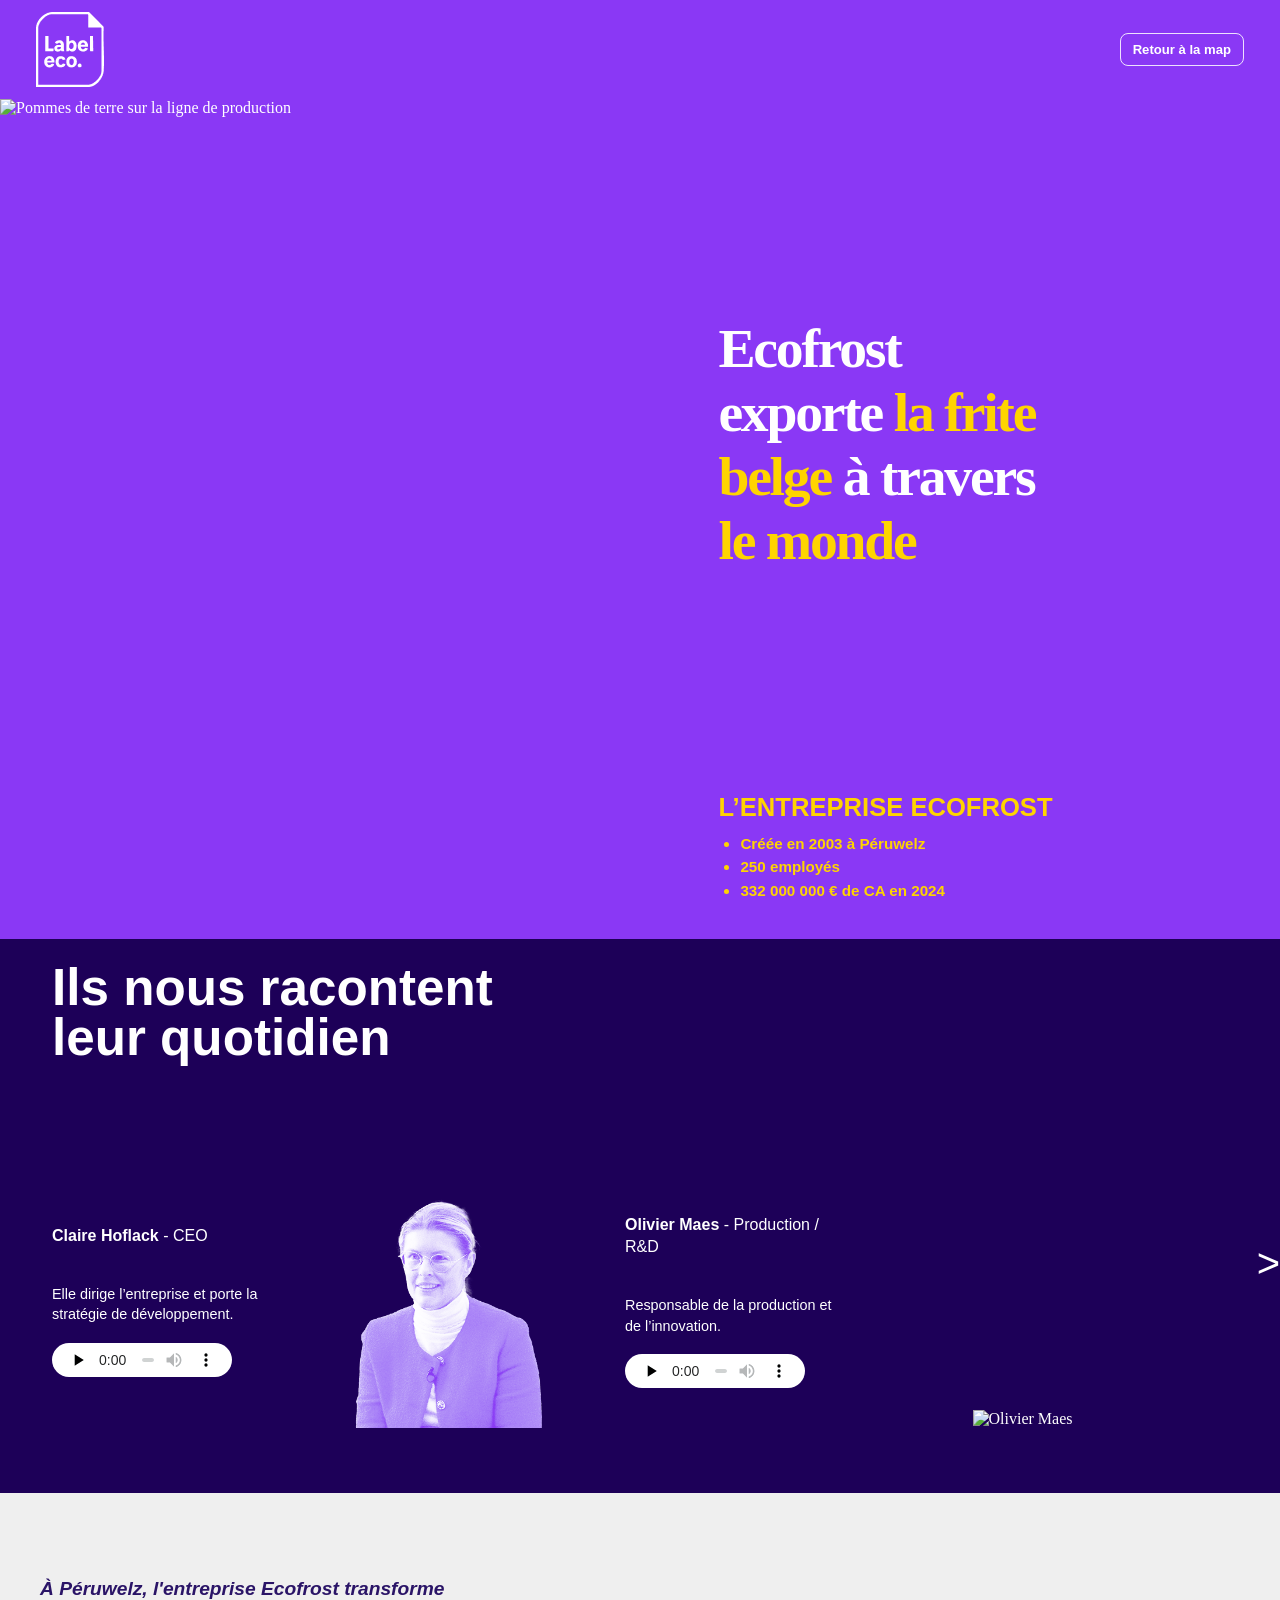
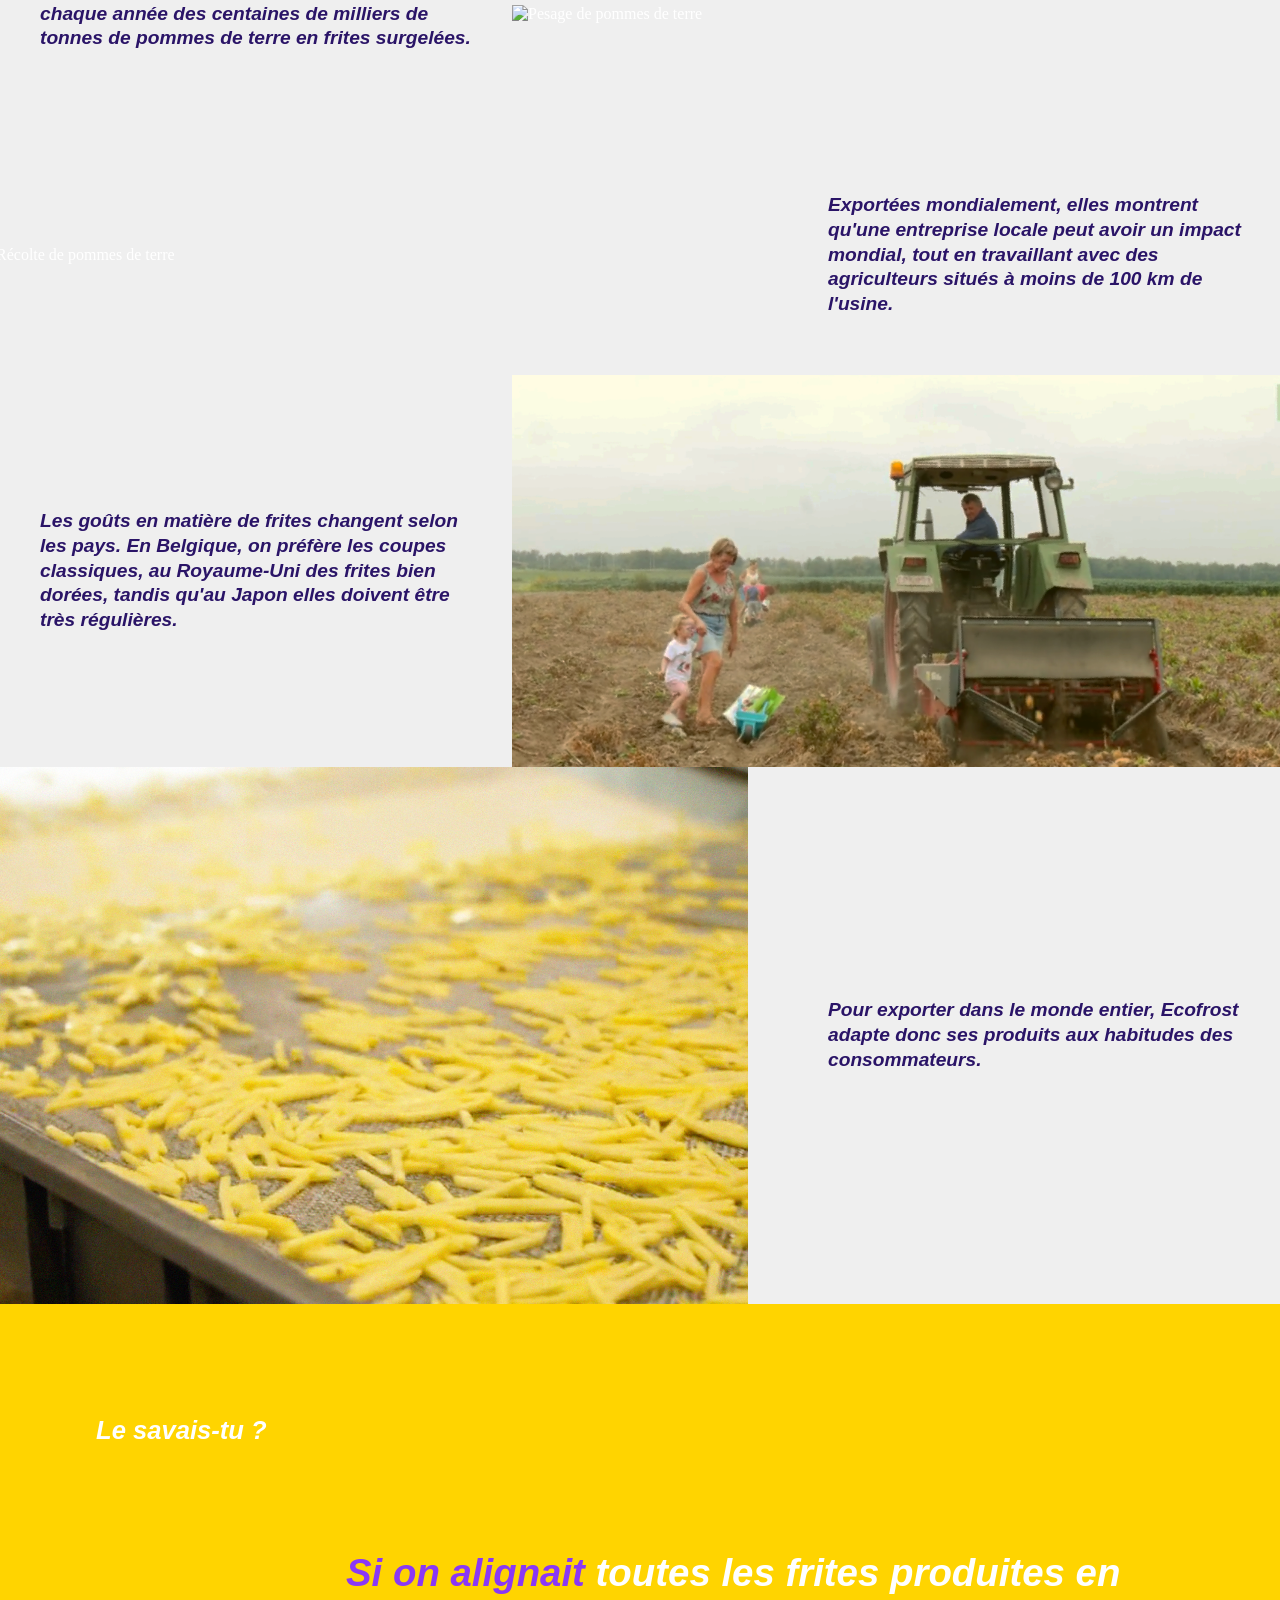
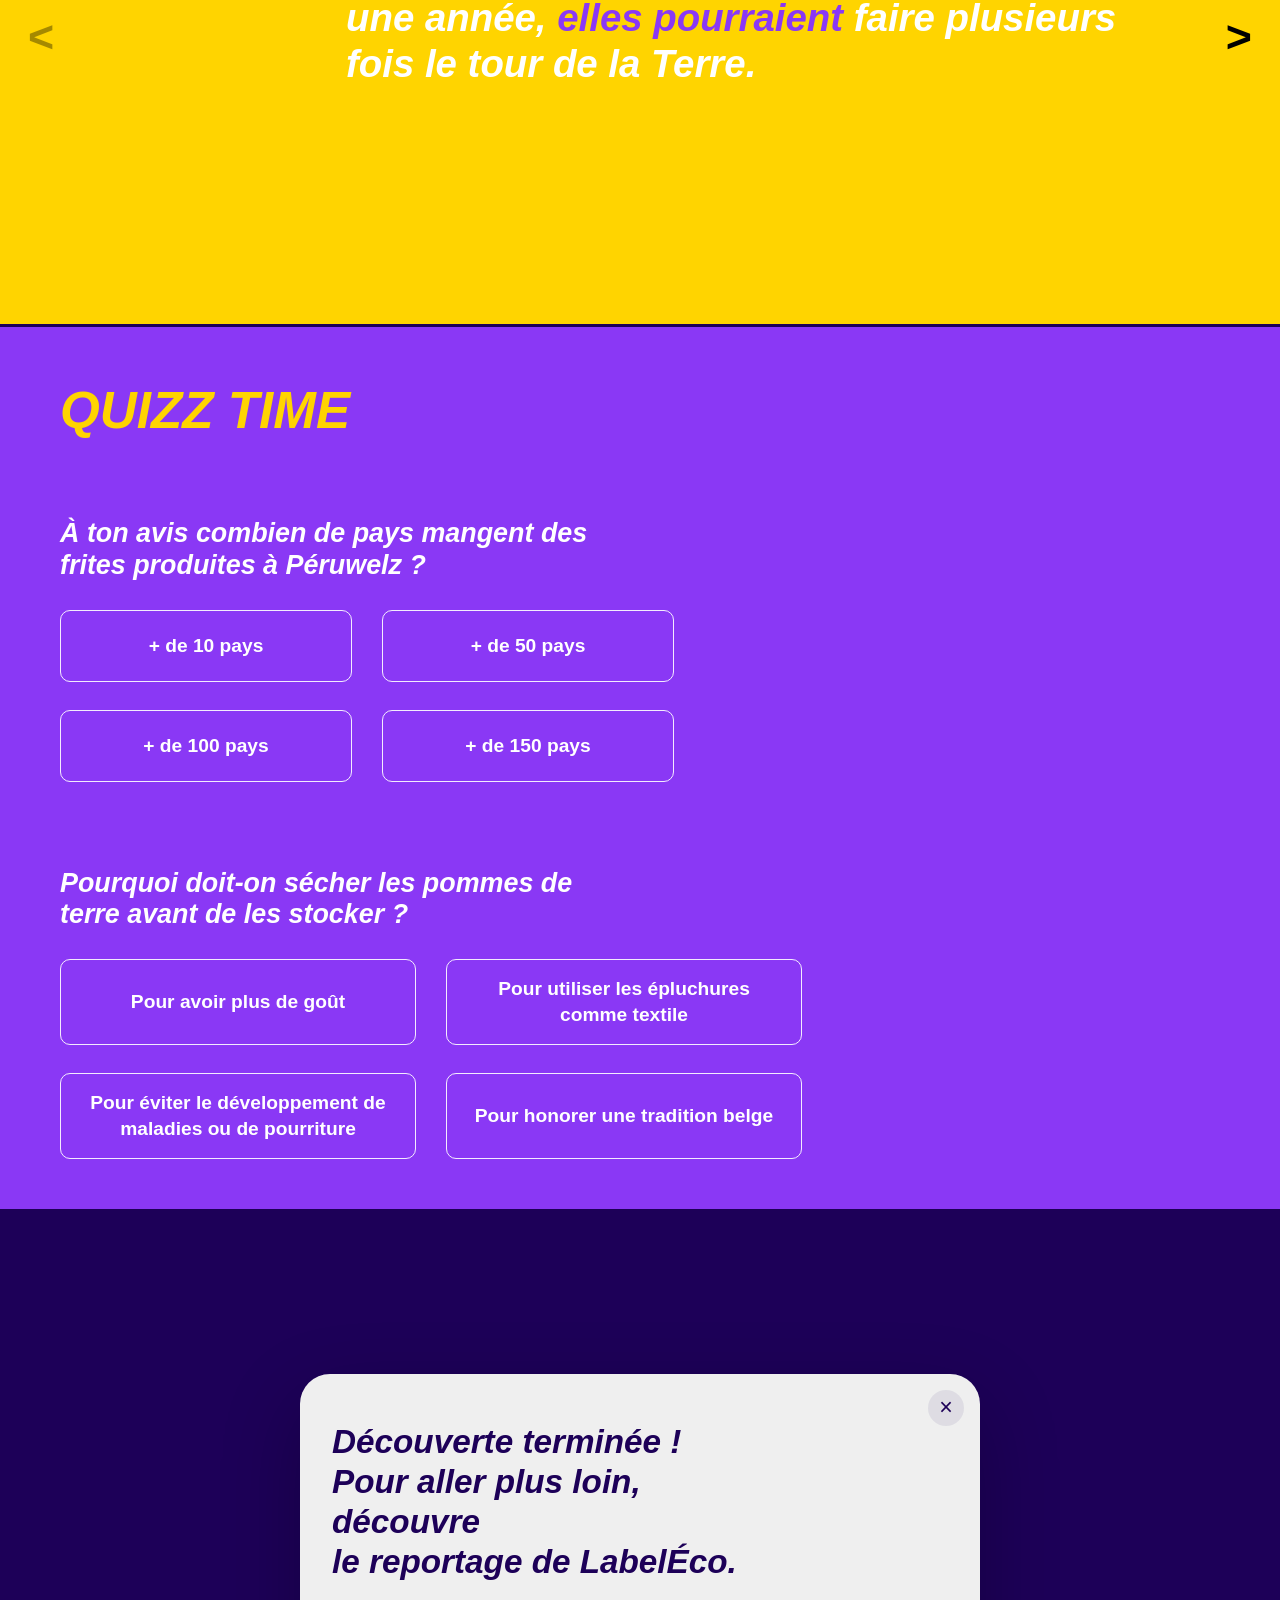
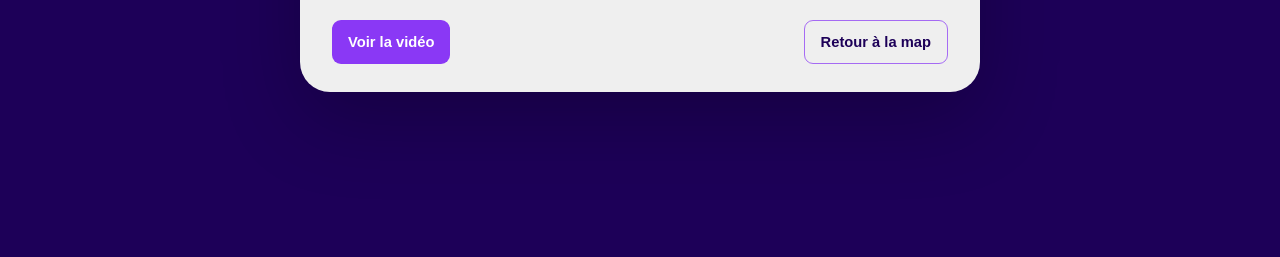
==== commit 19cf25f1: "changement des logos" ====
--- a/notele/public/company.html
+++ b/notele/public/company.html
@@ -62,7 +62,7 @@
                     </audio>
                   </div>
                   <div class="company-interview__visual">
-                    <img src="img/interview-1.jpeg" alt="Claire Hoflack">
+                    <img src="img/interview-1.png" alt="Claire Hoflack">
                   </div>
                 </div>
 
@@ -75,7 +75,7 @@
                     </audio>
                   </div>
                   <div class="company-interview__visual">
-                    <img src="img/Interview-2.jpeg" alt="Olivier Maes">
+                    <img src="img/Interview-2.png" alt="Olivier Maes">
                   </div>
                 </div>
               </article>
@@ -90,7 +90,7 @@
                     </audio>
                   </div>
                   <div class="company-interview__visual">
-                    <img src="img/interview-3.jpeg" alt="Antoine Van Wynsberghe">
+                    <img src="img/interview-3.png" alt="Antoine Van Wynsberghe">
                   </div>
                 </div>
 
@@ -103,7 +103,7 @@
                     </audio>
                   </div>
                   <div class="company-interview__visual">
-                    <img src="img/interview-5.jpeg" alt="Pauline Jean">
+                    <img src="img/interview-5.png" alt="Pauline Jean">
                   </div>
                 </div>
               </article>
